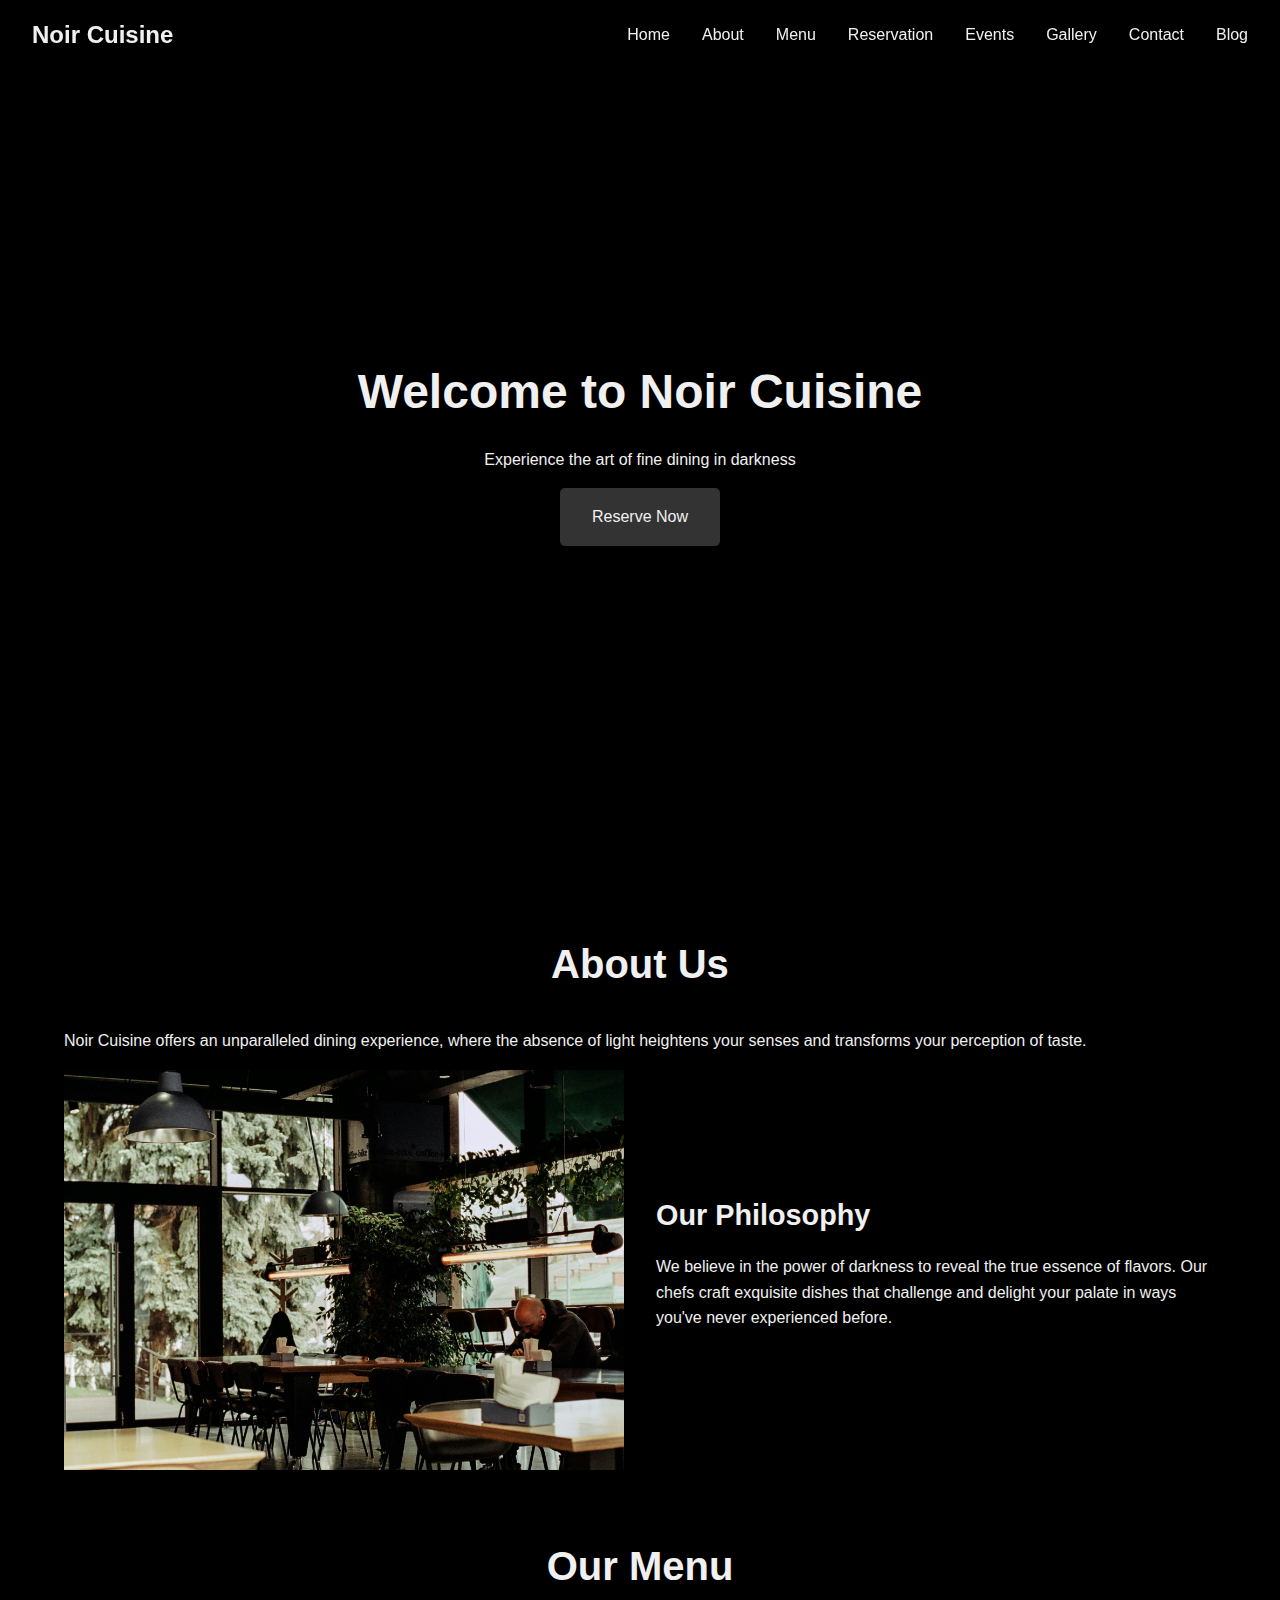
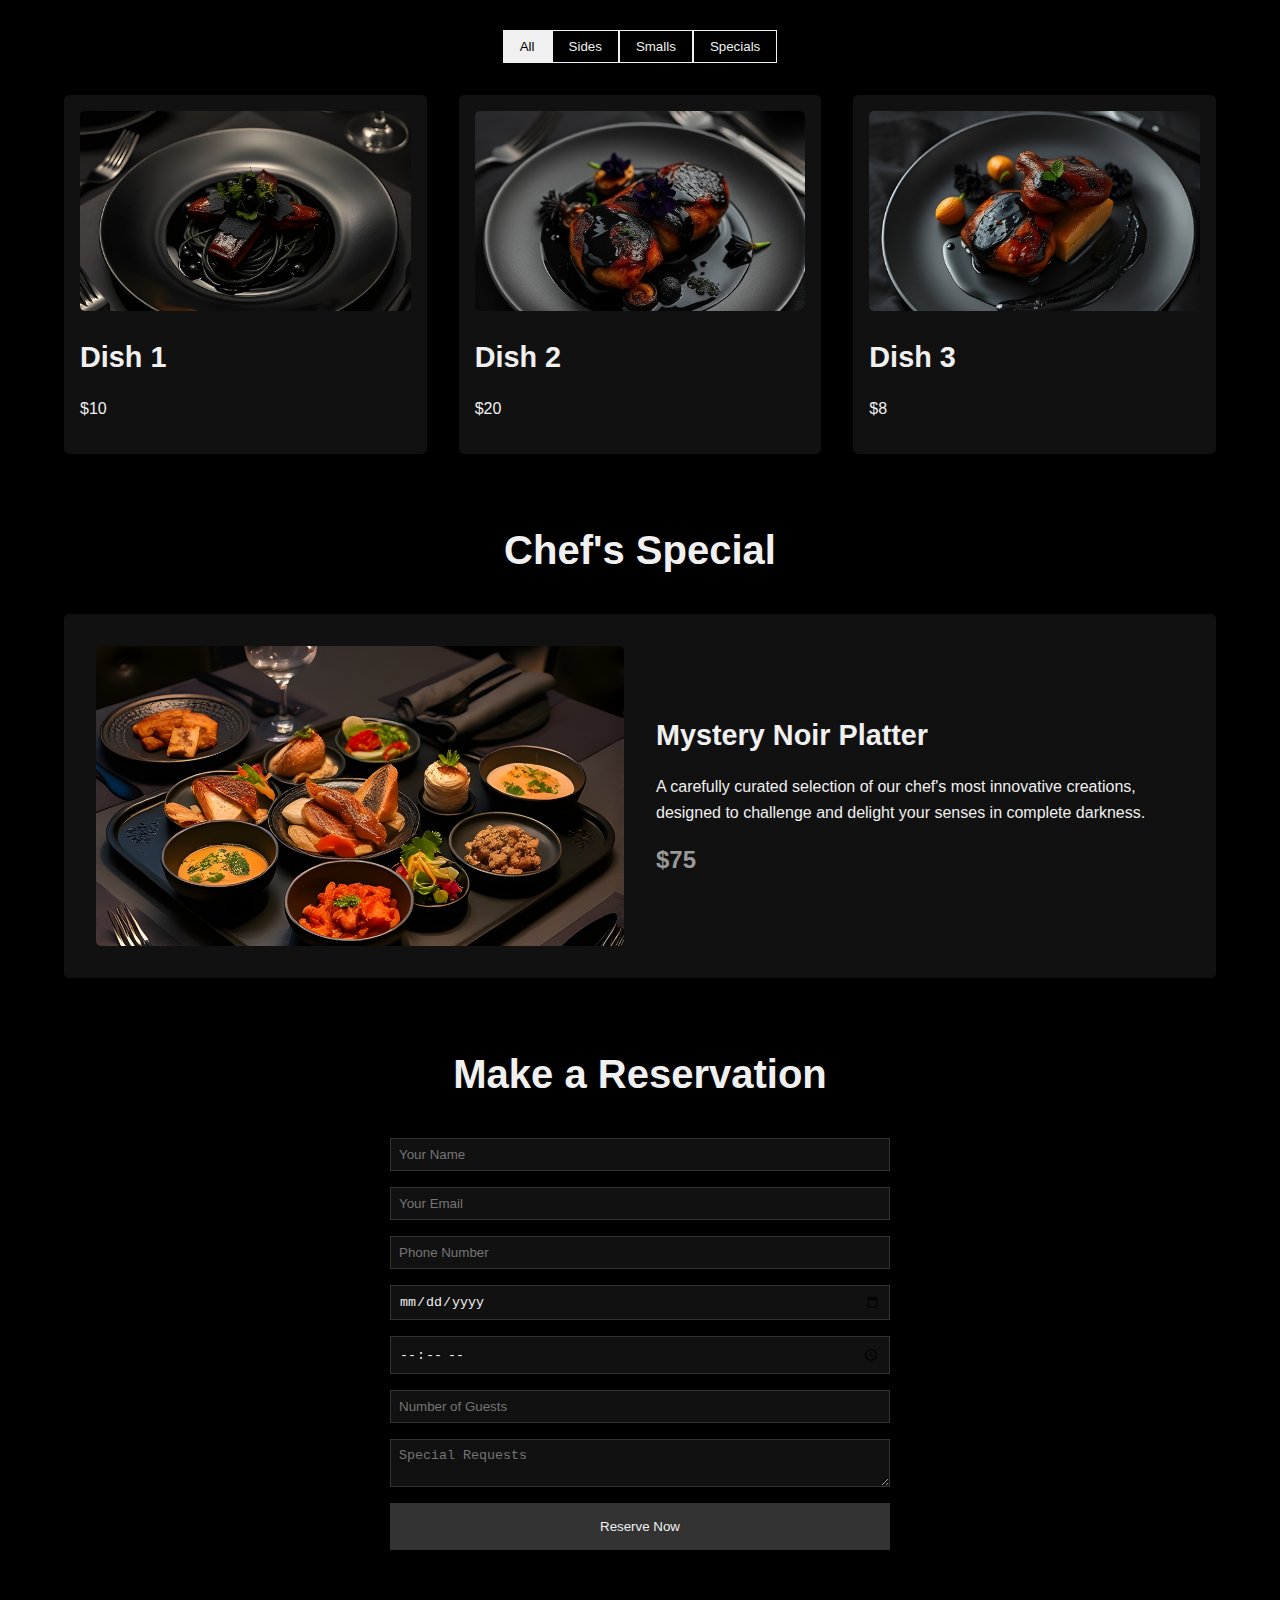
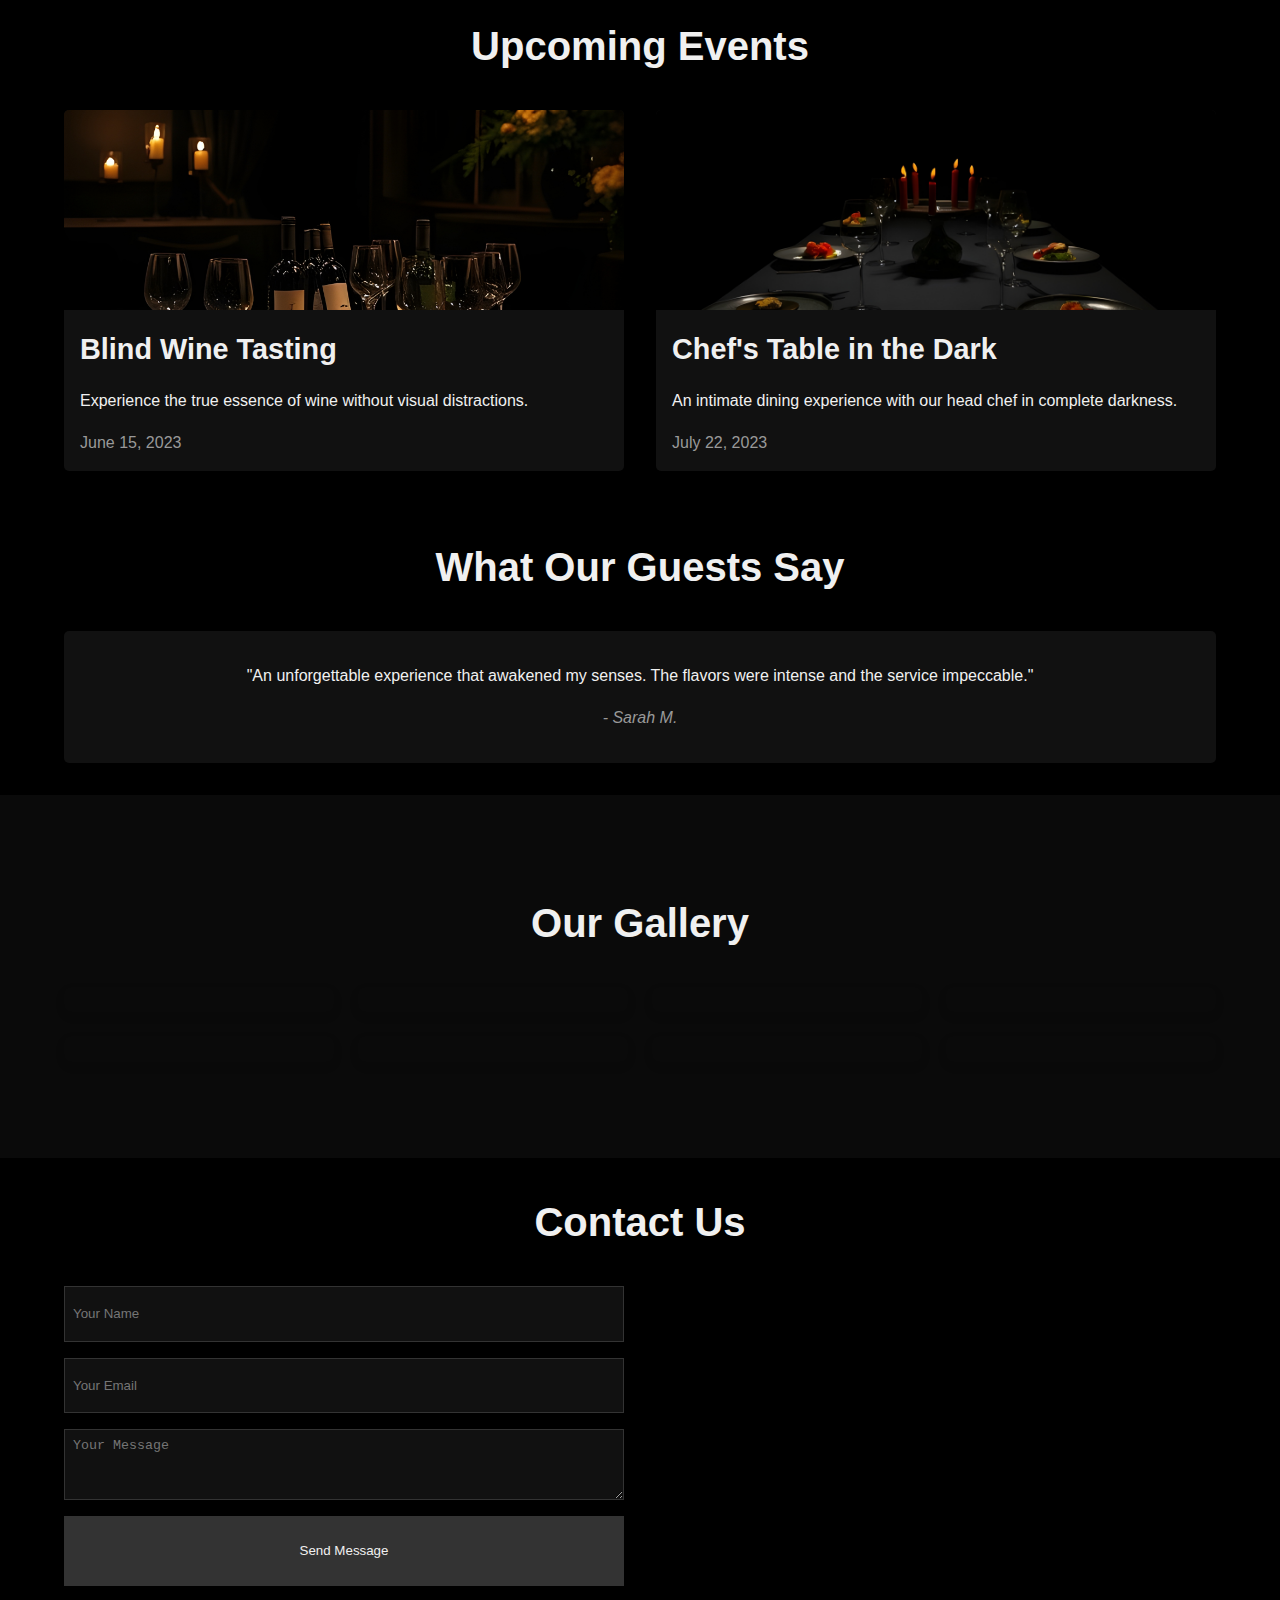
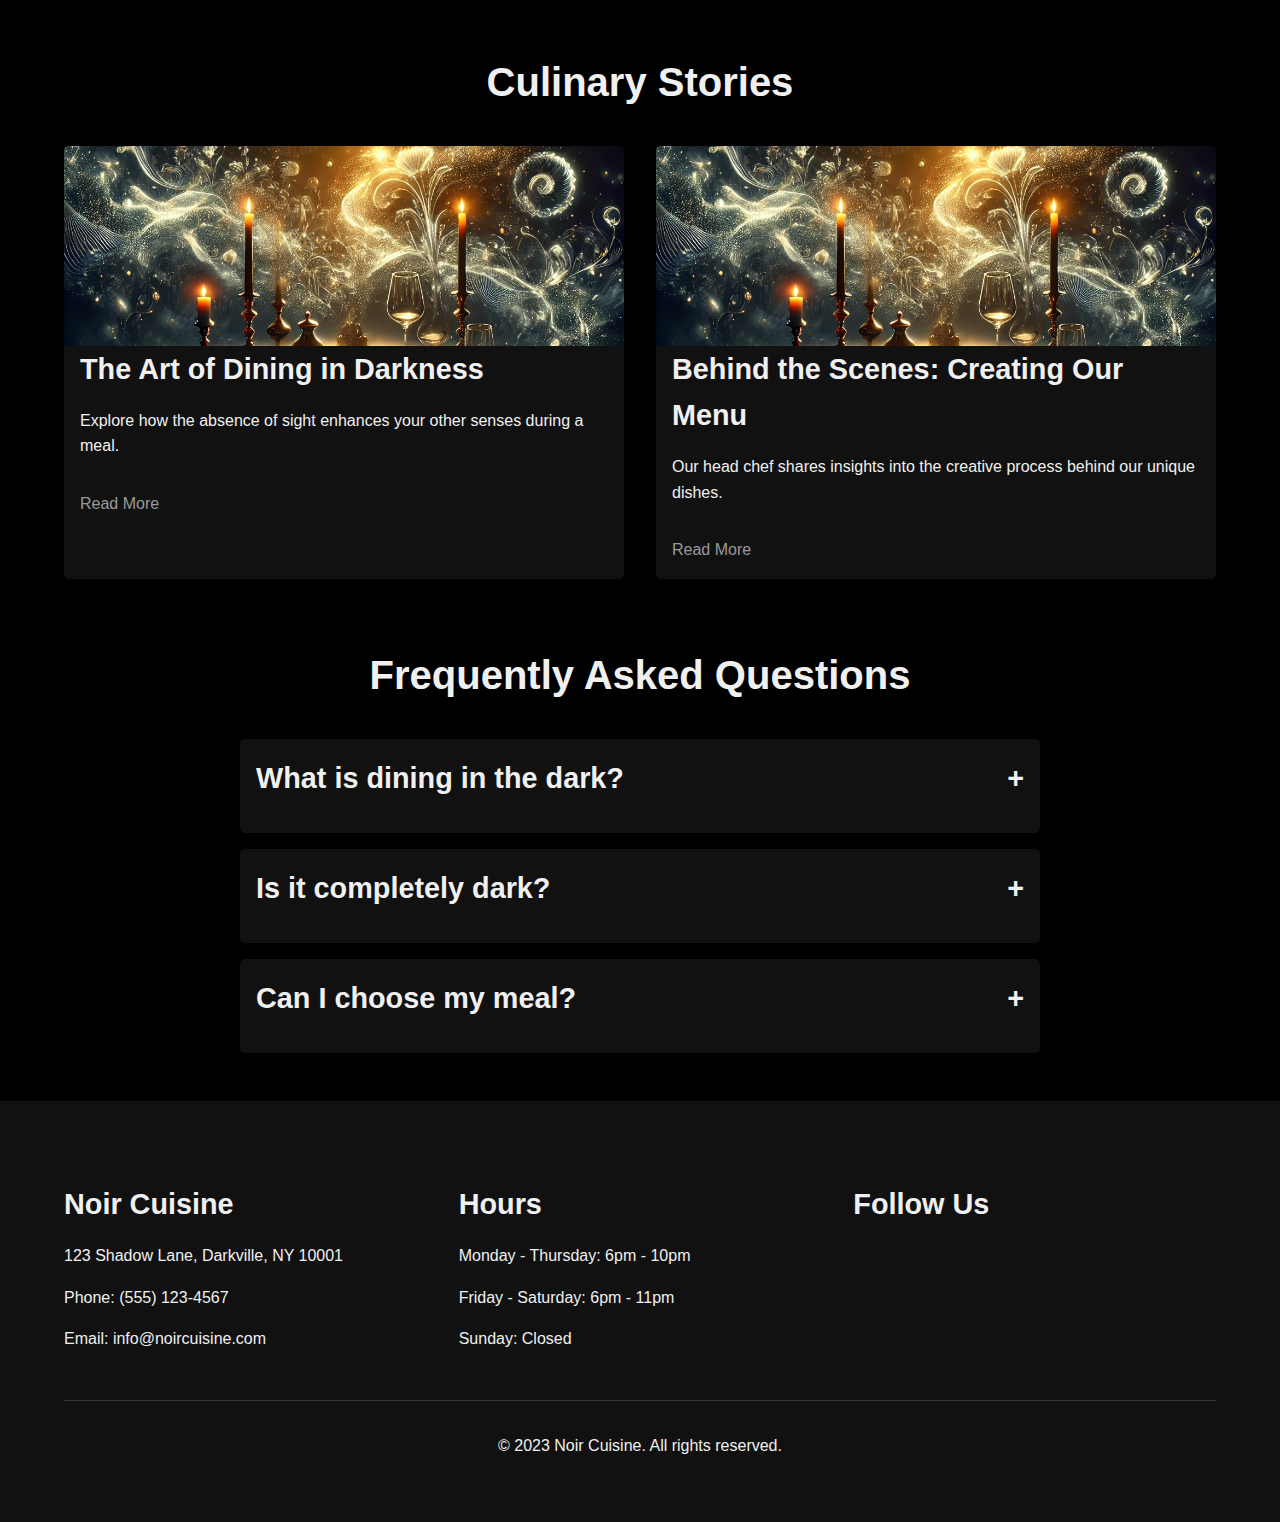
==== index.html @ 1f00d226 "first commit" ====
<!DOCTYPE html>
<html lang="en">
<head>
    <meta charset="UTF-8">
    <meta name="viewport" content="width=device-width, initial-scale=1.0">
    <title>Noir Cuisine - Sophisticated Dining Experience</title>
    <link rel="stylesheet" href="style.css">
    <script src="script.js" defer></script>
</head>
<body>
    <!-- Preloader -->
    <div id="preloader">
        <div class="spinner"></div>
    </div>

    <!-- Header and Navigation -->
    <header>
        <nav id="navbar">
            <div class="logo">Noir Cuisine</div>
            <ul class="nav-links">
                <li><a href="#home">Home</a></li>
                <li><a href="#about">About</a></li>
                <li><a href="#menu">Menu</a></li>
                <li><a href="#reservation">Reservation</a></li>
                <li><a href="#events">Events</a></li>
                <li><a href="#gallery">Gallery</a></li>
                <li><a href="#contact">Contact</a></li>
                <li><a href="#blog">Blog</a></li>
            </ul>
            <div class="burger">
                <div class="line1"></div>
                <div class="line2"></div>
                <div class="line3"></div>
            </div>
        </nav>
    </header>

    <!-- Hero Section -->
    <section id="home" class="hero">
        <video autoplay muted loop id="hero-video">
            <source src="./video/Untitled video - Made with Clipchamp.mp4" type="video/mp4">
        </video>
        <div class="hero-content">
            <h1>Welcome to Noir Cuisine</h1>
            <p>Experience the art of fine dining in darkness</p>
            <a href="#reservation" class="cta-button">Reserve Now</a>
        </div>
    </section>

    <!-- About Section -->
    <section id="about" class="about">
        <div class="container">
            <h2>About Us</h2>
            <p>Noir Cuisine offers an unparalleled dining experience, where the absence of light heightens your senses and transforms your perception of taste.</p>
            <div class="about-grid">
                <div class="about-image"></div>
                <div class="about-text">
                    <h3>Our Philosophy</h3>
                    <p>We believe in the power of darkness to reveal the true essence of flavors. Our chefs craft exquisite dishes that challenge and delight your palate in ways you've never experienced before.</p>
                </div>
            </div>
        </div>
    </section>

    <!-- Menu Section -->
    <section id="menu" class="menu">
        <div class="container">
            <h2>Our Menu</h2>
            <div class="menu-filter">
                <button class="filter-btn active" data-filter="all">All</button>
                <!-- <button class="filter-btn" data-filter="bowls">Bowls</button> -->
                <!-- <button class="filter-btn" data-filter="salads">Salads</button> -->
                <button class="filter-btn" data-filter="sides">Sides</button>
                <button class="filter-btn" data-filter="smalls">Smalls</button>
                <button class="filter-btn" data-filter="specials">Specials</button>
                <!-- <button class="filter-btn" data-filter="tacos">Tacos</button> -->
            </div>
            <div class="menu-items">
                <!-- Menu items will be dynamically added here -->
            </div>
        </div>
        
        
    </section>

    <!-- Chef's Special Section -->
    <section id="chefs-special" class="chefs-special">
        <div class="container">
            <h2>Chef's Special</h2>
            <div class="special-dish">
                <div class="dish-image"></div>
                <div class="dish-details">
                    <h3>Mystery Noir Platter</h3>
                    <p>A carefully curated selection of our chef's most innovative creations, designed to challenge and delight your senses in complete darkness.</p>
                    <span class="price">$75</span>
                </div>
            </div>
        </div>
    </section>

    <!-- Reservation Section -->
    <section id="reservation" class="reservation">
        <div class="container">
            <h2>Make a Reservation</h2>
            <form id="reservation-form">
                <input type="text" name="name" placeholder="Your Name" required>
                <input type="email" name="email" placeholder="Your Email" required>
                <input type="tel" name="phone" placeholder="Phone Number" required>
                <input type="date" name="date" required>
                <input type="time" name="time" required>
                <input type="number" name="guests" placeholder="Number of Guests" min="1" max="10" required>
                <textarea name="special-requests" placeholder="Special Requests"></textarea>
                <button type="submit">Reserve Now</button>
            </form>
        </div>
    </section>

    <!-- Events Section -->
    <section id="events" class="events">
        <div class="container">
            <h2>Upcoming Events</h2>
            <div class="event-grid">
                <div class="event-card">
                    <div class="event-image-1"></div>
                    <div class="event-details">
                        <h3>Blind Wine Tasting</h3>
                        <p>Experience the true essence of wine without visual distractions.</p>
                        <span class="date">June 15, 2023</span>
                    </div>
                </div>
                <div class="event-card">
                    <div class="event-image-2"></div>
                    <div class="event-details">
                        <h3>Chef's Table in the Dark</h3>
                        <p>An intimate dining experience with our head chef in complete darkness.</p>
                        <span class="date">July 22, 2023</span>
                    </div>
                </div>
            </div>
        </div>
    </section>

    <!-- Testimonials Section -->
    <section id="testimonials" class="testimonials">
        <div class="container">
            <h2>What Our Guests Say</h2>
            <div class="testimonial-slider">
                <div class="testimonial">
                    <p>"An unforgettable experience that awakened my senses. The flavors were intense and the service impeccable."</p>
                    <span class="author">- Sarah M.</span>
                </div>
                <div class="testimonial">
                    <p>"Dining in the dark was both thrilling and enlightening. It changed my perception of food forever."</p>
                    <span class="author">- John D.</span>
                </div>
                <div class="testimonial">
                    <p>"The Mystery Noir Platter was a culinary adventure like no other. Highly recommended!"</p>
                    <span class="author">- Emily R.</span>
                </div>
            </div>
        </div>
    </section>

    <!-- Gallery Section -->
    <section id="gallery" class="gallery">
        <div class="container">
            <h2>Our Gallery</h2>
            <!-- <div class="filter-buttons">
                <button class="filter-btn active" data-filter="all">All</button>
                <button class="filter-btn" data-filter="interior">Interior</button>
                <button class="filter-btn" data-filter="kitchen">Kitchen</button>
                <button class="filter-btn" data-filter="drinks">Drinks</button>
                <button class="filter-btn" data-filter="food">Food</button>
            </div> -->
            <div class="gallery-grid">
                <div class="gallery-item" data-category="interior">
                    <img src="images/gallery-1.jpg" alt="Elegant table setting" loading="lazy">
                    <!-- <div class="overlay">
                        <h3>Elegant Dining</h3>
                        <p>Experience our sophisticated ambiance</p>
                    </div> -->
                </div>
                <div class="gallery-item" data-category="kitchen">
                    <img src="images/gallery-2.jpg" alt="Chef preparing a dish" loading="lazy">
                    <!-- <div class="overlay">
                        <h3>Culinary Artistry</h3>
                        <p>Watch our chefs create masterpieces</p>
                    </div> -->
                </div>
                <div class="gallery-item" data-category="drinks">
                    <img src="images/gallery-3.jpg" alt="Signature cocktail" loading="lazy">
                    <!-- <div class="overlay">
                        <h3>Signature Cocktails</h3>
                        <p>Indulge in our unique drink creations</p>
                    </div> -->
                </div>
                <div class="gallery-item" data-category="food">
                    <img src="images/gallery-4.jpg" alt="Plated dessert" loading="lazy">
                    <!-- <div class="overlay">
                        <h3>Sweet Delights</h3>
                        <p>Savor our exquisite desserts</p>
                    </div> -->
                </div>
                <div class="gallery-item" data-category="food">
                    <img src="images/gallery-5.jpg" alt="Plated dessert" loading="lazy">
                    <!-- <div class="overlay">
                        <h3>Sweet Delights</h3>
                        <p>Savor our exquisite desserts</p>
                    </div> -->
                </div>
                <div class="gallery-item" data-category="food">
                    <img src="images/gallery-6.jpg" alt="Plated dessert" loading="lazy">
                    <!-- <div class="overlay">
                        <h3>Sweet Delights</h3>
                        <p>Savor our exquisite desserts</p>
                    </div> -->
                </div>
                <div class="gallery-item" data-category="food">
                    <img src="images/gallery-7.jpg" alt="Plated dessert" loading="lazy">
                    <!-- <div class="overlay">
                        <h3>Sweet Delights</h3>
                        <p>Savor our exquisite desserts</p>
                    </div> -->
                </div>
                <div class="gallery-item" data-category="food">
                    <img src="images/gallery-8.avif" alt="Plated dessert" loading="lazy">
                    <!-- <div class="overlay">
                        <h3>Sweet Delights</h3>
                        <p>Savor our exquisite desserts</p>
                    </div> -->
                </div>
                <!-- Add more gallery items as needed -->
            </div>
        </div>
        <div id="lightbox" class="lightbox">
            <span class="close">&times;</span>
            <img class="lightbox-content" id="lightbox-img">
            <div id="lightbox-caption"></div>
        </div>
    </section>

    <!-- Contact Section -->
    <section id="contact" class="contact">
        <div class="container">
            <h2>Contact Us</h2>
            <div class="contact-grid">
                <form id="contact-form">
                    <input type="text" name="name" placeholder="Your Name" required>
                    <input type="email" name="email" placeholder="Your Email" required>
                    <textarea name="message" placeholder="Your Message" required></textarea>
                    <button type="submit">Send Message</button>
                </form>
                <div class="map">
                    <!-- Replace with actual map embed code -->
                    <iframe src="https://www.google.com/maps/embed?pb=!1m18!1m12!1m3!1d3022.1422937950147!2d-73.98731968459391!3d40.74844197932681!2m3!1f0!2f0!3f0!3m2!1i1024!2i768!4f13.1!3m3!1m2!1s0x89c259a9b3117469%3A0xd134e199a405a163!2sEmpire%20State%20Building!5e0!3m2!1sen!2sus!4v1628614993851!5m2!1sen!2sus" width="100%" height="100%" style="border:0;" allowfullscreen="" loading="lazy"></iframe>
                </div>
            </div>
        </div>
    </section>

    <!-- Blog Section -->
    <section id="blog" class="blog">
        <div class="container">
            <h2>Culinary Stories</h2>
            <div class="blog-grid">
                <article class="blog-post">
                    <div class="post-image-1"></div>
                    <h3>The Art of Dining in Darkness</h3>
                    <p>Explore how the absence of sight enhances your other senses during a meal.</p>
                    <a href="#" class="read-more">Read More</a>
                </article>
                <article class="blog-post">
                    <div class="post-image-2"></div>
                    <h3>Behind the Scenes: Creating Our Menu</h3>
                    <p>Our head chef shares insights into the creative process behind our unique dishes.</p>
                    <a href="#" class="read-more">Read More</a>
                </article>
            </div>
        </div>
    </section>

    <!-- FAQ Section -->
    <section id="faq" class="faq">
        <div class="container">
            <h2>Frequently Asked Questions</h2>
            <div class="faq-accordion">
                <div class="faq-item">
                    <h3 class="question">What is dining in the dark?</h3>
                    <div class="answer">
                        <p>Dining in the dark is a unique sensory experience where guests enjoy their meal in complete darkness. This heightens your other senses, particularly taste and smell, leading to a more intense and memorable dining experience.</p>
                    </div>
                </div>
                <div class="faq-item">
                    <h3 class="question">Is it completely dark?</h3>
                    <div class="answer">
                        <p>Yes, our dining room is pitch black. Our staff are trained to navigate in darkness and will guide you throughout your experience.</p>
                    </div>
                </div>
                <div class="faq-item">
                    <h3 class="question">Can I choose my meal?</h3>
                    <div class="answer">
                        <p>We offer set menus with options for dietary restrictions. The specific dishes remain a surprise to enhance the sensory experience.</p>
                    </div>
                </div>
            </div>
        </div>
    </section>

    <!-- Footer -->
    <footer>
        <div class="container">
            <div class="footer-grid">
                <div class="footer-info">
                    <h3>Noir Cuisine</h3>
                    <p>123 Shadow Lane, Darkville, NY 10001</p>
                    <p>Phone: (555) 123-4567</p>
                    <p>Email: info@noircuisine.com</p>
                </div>
                <div class="footer-hours">
                    <h3>Hours</h3>
                    <p>Monday - Thursday: 6pm - 10pm</p>
                    <p>Friday - Saturday: 6pm - 11pm</p>
                    <p>Sunday: Closed</p>
                </div>
                <div class="footer-social">
                    <h3>Follow Us</h3>
                    <div class="social-icons">
                        <a href="#" class="social-icon" aria-label="Facebook"><i class="fab fa-facebook-f"></i></a>
                        <a href="#" class="social-icon" aria-label="Instagram"><i class="fab fa-instagram"></i></a>
                        <a href="#" class="social-icon" aria-label="Twitter"><i class="fab fa-twitter"></i></a>
                    </div>
                </div>
            </div>
            <div class="footer-bottom">
                <p>&copy; 2023 Noir Cuisine. All rights reserved.</p>
            </div>
        </div>
    </footer>
</body>
</html>
---- style.css ----
/* Reset and base styles */
* {
    margin: 0;
    padding: 0;
    box-sizing: border-box;
}

body {
    font-family: 'Arial', sans-serif;
    line-height: 1.6;
    color: #f0f0f0;
    background-color: #000;
}

.container {
    width: 90%;
    max-width: 1200px;
    margin: 0 auto;
    padding: 2rem 0;
}

/* Typography */
h1, h2, h3 {
    font-weight: 700;
    margin-bottom: 1rem;
}

h1 {
    font-size: 3rem;
}

h2 {
    font-size: 2.5rem;
    text-align: center;
    margin-bottom: 2rem;
}

h3 {
    font-size: 1.8rem;
}

p {
    margin-bottom: 1rem;
}

/* Preloader */
#preloader {
    position: fixed;
    top: 0;
    left: 0;
    width: 100%;
    height: 100%;
    background-color: #000;
    z-index: 9999;
    display: flex;
    justify-content: center;
    align-items: center;
}

.spinner {
    width: 50px;
    height: 50px;
    border: 3px solid #333;
    border-top: 3px solid #f0f0f0;
    border-radius: 50%;
    animation: spin 1s linear infinite;
}

@keyframes spin {
    0% { transform: rotate(0deg); }
    100% { transform: rotate(360deg); }
}

/* Header and Navigation */
header {
    position: fixed;
    top: 0;
    left: 0;
    width: 100%;
    z-index: 1000;
    background-color: rgba(0, 0, 0, 0.8);
    transition: background-color 0.3s ease;
}

#navbar {
    display: flex;
    justify-content: space-between;
    align-items: center;
    padding: 1rem 2rem;
}

.logo {
    font-size: 1.5rem;
    font-weight: 700;
}

.nav-links {
    display: flex;
    list-style: none;
}

.nav-links li {
    margin-left: 2rem;
}

.nav-links a {
    color: #f0f0f0;
    text-decoration: none;
    transition: color 0.3s ease;
}

.nav-links a:hover {
    color: #999;
}

.burger {
    display: none;
    cursor: pointer;
}

.burger.burger div {
    width: 25px;
    height: 3px;
    background-color: #f0f0f0;
    margin: 5px;
    transition: all 0.3s ease;
}

/* Hero Section */
.hero {
    height: 100vh;
    display: flex;
    align-items: center;
    justify-content: center;
    position: relative;
    overflow: hidden;
}

#hero-video {
    position: absolute;
    top: 50%;
    left: 50%;
    min-width: 100%;
    min-height: 100%;
    width: auto;
    height: auto;
    transform: translateX(-50%) translateY(-50%);
    z-index: -1;
}

.hero-content {
    text-align: center;
    z-index: 1;
}

.cta-button {
    display: inline-block;
    padding: 1rem 2rem;
    background-color: #333;
    color: #f0f0f0;
    text-decoration: none;
    border-radius: 5px;
    transition: background-color 0.3s ease;
}

.cta-button:hover {
    background-color: #444;
}

/* About Section */
.about-grid {
    display: grid;
    grid-template-columns: 1fr 1fr;
    gap: 2rem;
    align-items: center;
}

.about-image {
    background-image: url('./images/about-image.jpg');
    background-size: cover;
    background-position: center;
    height: 400px;
}

/* Menu Section */
.menu-filter {
    display: flex;
    justify-content: center;
    margin-bottom: 2rem;
}

.filter-btn {
    background-color: transparent;
    border: none;
    color: #f0f0f0;
    padding: 0.5rem 1rem;
    cursor: pointer;
    transition: color 0.3s ease;
}

.filter-btn:hover,
.filter-btn.active {
    color: #999;
}

.menu-items {
    display: grid;
    grid-template-columns: repeat(auto-fit, minmax(250px, 1fr));
    gap: 2rem;
}

.menu-item {
    background-color: #111;
    padding: 1rem;
    border-radius: 5px;
    transition: transform 0.3s ease;
}

.menu-item:hover {
    transform: translateY(-5px);
}

.menu-item img {
    width: 100%;
    height: 200px;
    object-fit: cover;
    border-radius: 5px;
    margin-bottom: 1rem;
}

/* Chef's Special Section */
.special-dish {
    display: flex;
    align-items: center;
    background-color: #111;
    padding: 2rem;
    border-radius: 5px;
}

.dish-image {
    flex: 1;
    height: 300px;
    background-image: url('./images/special-dish.jpeg');
    background-size: cover;
    background-position: center;
    border-radius: 5px;
}

.dish-details {
    flex: 1;
    padding-left: 2rem;
}

.price {
    font-size: 1.5rem;
    font-weight: 700;
    color: #999;
}

/* Reservation Section */
#reservation-form {
    display: grid;
    gap: 1rem;
    max-width: 500px;
    margin: 0 auto;
}

#reservation-form input,
#reservation-form textarea {
    width: 100%;
    padding: 0.5rem;
    background-color: #111;
    border: 1px solid #333;
    color: #f0f0f0;
}

#reservation-form button {
    background-color: #333;
    color: #f0f0f0;
    border: none;
    padding: 1rem;
    cursor: pointer;
    transition: background-color 0.3s ease;
}

#reservation-form button:hover {
    background-color: #444;
}

/* Events Section */
.event-grid {
    display: grid;
    grid-template-columns: repeat(auto-fit, minmax(300px, 1fr));
    gap: 2rem;
}

.event-card {
    background-color: #111;
    border-radius: 5px;
    overflow: hidden;
    transition: transform 0.3s ease;
}

.event-card:hover {
    transform: translateY(-5px);
}

.event-image-1 {
    height: 200px;
    background-size: cover;
    background-image: url('./images/blind-wine-tasting.jpeg');
    background-position: center;
}
.event-image-2 {
    height: 200px;
    background-size: cover;
    background-image: url('./images/chefs-table-in-the-Dark.jpeg');
    background-position: center;
}

.event-details {
    padding: 1rem;
}

.date {
    color: #999;
}

/* Testimonials Section */
.testimonial-slider {
    display: flex;
    overflow-x: auto;
    scroll-snap-type: x mandatory;
    scrollbar-width: none;
    -ms-overflow-style: none;
}

.testimonial-slider::-webkit-scrollbar {
    display: none;
}

.testimonial {
    flex: 0 0 100%;
    scroll-snap-align: start;
    padding: 2rem;
    background-color: #111;
    border-radius: 5px;
    text-align: center;
}

.author {
    color: #999;
    font-style: italic;
}

/* Gallery Section */
.gallery {
    padding: 4rem 0;
    background-color: #0a0a0a;
}

.filter-buttons {
    display: flex;
    justify-content: center;
    flex-wrap: wrap;
    gap: 1rem;
    margin-bottom: 2rem;
}

.filter-btn {
    background-color: transparent;
    border: 1px solid #f0f0f0;
    color: #f0f0f0;
    padding: 0.5rem 1rem;
    cursor: pointer;
    transition: all 0.3s ease;
}

.filter-btn:hover,
.filter-btn.active {
    background-color: #f0f0f0;
    color: #000;
}

.gallery-grid {
    display: grid;
    grid-template-columns: repeat(auto-fill, minmax(250px, 1fr));
    gap: 1.5rem;
}

.gallery-item {
    position: relative;
    overflow: hidden;
    border-radius: 8px;
    box-shadow: 0 4px 10px rgba(0, 0, 0, 0.1);
    transition: transform 0.3s ease;
}

.gallery-item:hover {
    transform: translateY(-5px);
}

.gallery-item img {
    width: 100%;
    height: 100%;
    object-fit: cover;
    transition: transform 0.3s ease;
}

.gallery-item:hover img {
    transform: scale(1.1);
}

.overlay {
    position: absolute;
    top: 0;
    left: 0;
    right: 0;
    bottom: 0;
    background: rgba(0, 0, 0, 0.7);
    color: #fff;
    opacity: 0;
    display: flex;
    flex-direction: column;
    justify-content: center;
    align-items: center;
    text-align: center;
    padding: 1rem;
    transition: opacity 0.3s ease;
}

.gallery-item:hover .overlay {
    opacity: 1;
}

.overlay h3 {
    font-size: 1.5rem;
    margin-bottom: 0.5rem;
}

.overlay p {
    font-size: 1rem;
}

.lightbox {
    display: none;
    position: fixed;
    z-index: 999;
    top: 0;
    left: 0;
    width: 100%;
    height: 100%;
    background-color: rgba(0, 0, 0, 0.9);
    justify-content: center;
    align-items: center;
}

.lightbox-content {
    max-width: 90%;
    max-height: 90%;
    object-fit: contain;
}

.close {
    position: absolute;
    top: 15px;
    right: 35px;
    color: #f1f1f1;
    font-size: 40px;
    font-weight: bold;
    cursor: pointer;
}

#lightbox-caption {
    position: absolute;
    bottom: 20px;
    left: 0;
    right: 0;
    text-align: center;
    color: #f1f1f1;
    font-size: 1rem;
    padding: 10px;
}

@media screen and (max-width: 768px) {
    .gallery-grid {
        grid-template-columns: repeat(auto-fill, minmax(200px, 1fr));
    }
}

/* Contact Section */
.contact-grid {
    display: grid;
    grid-template-columns: 1fr 1fr;
    gap: 2rem;
}

#contact-form {
    display: grid;
    gap: 1rem;
}

#contact-form input,
#contact-form textarea {
    width: 100%;
    padding: 0.5rem;
    background-color: #111;
    border: 1px solid #333;
    color: #f0f0f0;
}

#contact-form button {
    background-color: #333;
    color: #f0f0f0;
    border: none;
    padding: 1rem;
    cursor: pointer;
    transition: background-color 0.3s ease;
}

#contact-form button:hover {
    background-color: #444;
}

.map {
    height: 300px;
    border-radius: 5px;
    overflow: hidden;
}

/* Blog Section */
.blog-grid {
    display: grid;
    grid-template-columns: repeat(auto-fit, minmax(300px, 1fr));
    gap: 2rem;
}

.blog-post {
    background-color: #111;
    border-radius: 5px;
    overflow: hidden;
    transition: transform 0.3s ease;
}

.blog-post:hover {
    transform: translateY(-5px);
}

.post-image-1 {
    height: 200px;
    background-size: cover;
    background-image: url('./images/The-Art-of-Dining-in-Darkness.webp');
    background-position: center;
}
.post-image-2 {
    height: 200px;
    background-size: cover;
    background-image: url('./images/The-Art-of-Dining-in-Darkness.webp');
    background-position: center;
}

.blog-post h3,
.blog-post p {
    padding: 0 1rem;
}

.read-more {
    display: inline-block;
    margin: 1rem;
    color: #999;
    text-decoration: none;
    transition: color 0.3s ease;
}

.read-more:hover {
    color: #f0f0f0;
}

/* FAQ Section */
.faq-accordion {
    max-width: 800px;
    margin: 0 auto;
}

.faq-item {
    background-color: #111;
    margin-bottom: 1rem;
    border-radius: 5px;
    overflow: hidden;
}

.question {
    padding: 1rem;
    cursor: pointer;
    position: relative;
}

.question::after {
    content: '+';
    position: absolute;
    right: 1rem;
    top: 50%;
    transform: translateY(-50%);
    transition: transform 0.3s ease;
}

.faq-item.active .question::after {
    transform: translateY(-50%) rotate(45deg);
}

.answer {
    padding: 0 1rem;
    max-height: 0;
    overflow: hidden;
    transition: max-height 0.3s ease;
}

.faq-item.active .answer {
    max-height: 1000px;
    padding: 1rem;
}

/* Footer */
footer {
    background-color: #111;
    padding: 3rem 0 1rem;
}

.footer-grid {
    display: grid;
    grid-template-columns: repeat(auto-fit, minmax(200px, 1fr));
    gap: 2rem;
    margin-bottom: 2rem;
}

.social-icons {
    display: flex;
    gap: 1rem;
}

.social-icon {
    color: #f0f0f0;
    font-size: 1.5rem;
    transition: color 0.3s ease;
}

.social-icon:hover {
    color: #999;
}

.footer-bottom {
    text-align: center;
    padding-top: 2rem;
    border-top: 1px solid #333;
}

/* Responsive Design */
@media screen and (max-width: 768px) {
    .nav-links {
        position: absolute;
        right: 0px;
        height: 92vh;
        top: 8vh;
        background-color: rgba(0, 0, 0, 0.9);
        display: flex;
        flex-direction: column;
        align-items: center;
        width: 50%;
        transform: translateX(100%);
        transition: transform 0.5s ease-in;
    }

    .nav-links li {
        opacity: 0;
    }

    .burger {
        display: block;
    }

    .nav-active {
        transform: translateX(0%);
    }

    @keyframes navLinkFade {
        from {
            opacity: 0;
            transform: translateX(50px);
        }
        to {
            opacity: 1;
            transform: translateX(0px);
        }
    }

    .about-grid,
    .contact-grid {
        grid-template-columns: 1fr;
    }

    .special-dish {
        flex-direction: column;
    }

    .dish-image {
        height: 200px;
        margin-bottom: 1rem;
    }

    .dish-details {
        padding-left: 0;
    }
}

/* Animations */
@keyframes fadeIn {
    from { opacity: 0; }
    to { opacity: 1; }
}

@keyframes slideInFromLeft {
    from { transform: translateX(-100%); }
    to { transform: translateX(0); }
}

@keyframes slideInFromRight {
    from { transform: translateX(100%); }
    to { transform: translateX(0); }
}

@keyframes slideInFromTop {
    from { transform: translateY(-100%); }
    to { transform: translateY(0); }
}

@keyframes slideInFromBottom {
    from { transform: translateY(100%); }
    to { transform: translateY(0); }
}

/* Apply animations */
.hero, .about, .menu, .chefs-special, .reservation, .events, .testimonials, .gallery, .contact, .blog, .faq {
    animation: fadeIn 1s ease-out;
}

.about-image {
    animation: slideInFromLeft 1s ease-out;
}

.about-text {
    animation: slideInFromRight 1s ease-out;
}

.menu-item {
    animation: slideInFromBottom 0.5s ease-out;
}

.event-card {
    animation: slideInFromTop 0.5s ease-out;
}

/* Parallax effect */
.parallax {
    background-attachment: fixed;
    background-position: center;
    background-repeat: no-repeat;
    background-size: cover;
}

/* Hover effects */
.menu-item:hover,
.event-card:hover,
.blog-post:hover {
    box-shadow: 0 10px 20px rgba(0, 0, 0, 0.2);
}

.cta-button:hover,
#reservation-form button:hover,
#contact-form button:hover {
    transform: translateY(-3px);
    box-shadow: 0 5px 10px rgba(0, 0, 0, 0.2);
}

/* Accessibility */
.sr-only {
    position: absolute;
    width: 1px;
    height: 1px;
    padding: 0;
    margin: -1px;
    overflow: hidden;
    clip: rect(0, 0, 0, 0);
    white-space: nowrap;
    border-width: 0;
}

/* Focus styles for keyboard navigation */
a:focus,
button:focus,
input:focus,
textarea:focus {
    outline: 2px solid #f0f0f0;
    outline-offset: 2px;
}

/* High contrast mode */
@media (prefers-contrast: high) {
    body {
        background-color: #000;
        color: #fff;
    }

    a, button {
        color: #fff;
        background-color: #000;
        border: 2px solid #fff;
    }
}

/* Reduced motion */
@media (prefers-reduced-motion: reduce) {
    * {
        animation: none !important;
        transition: none !important;
    }
}
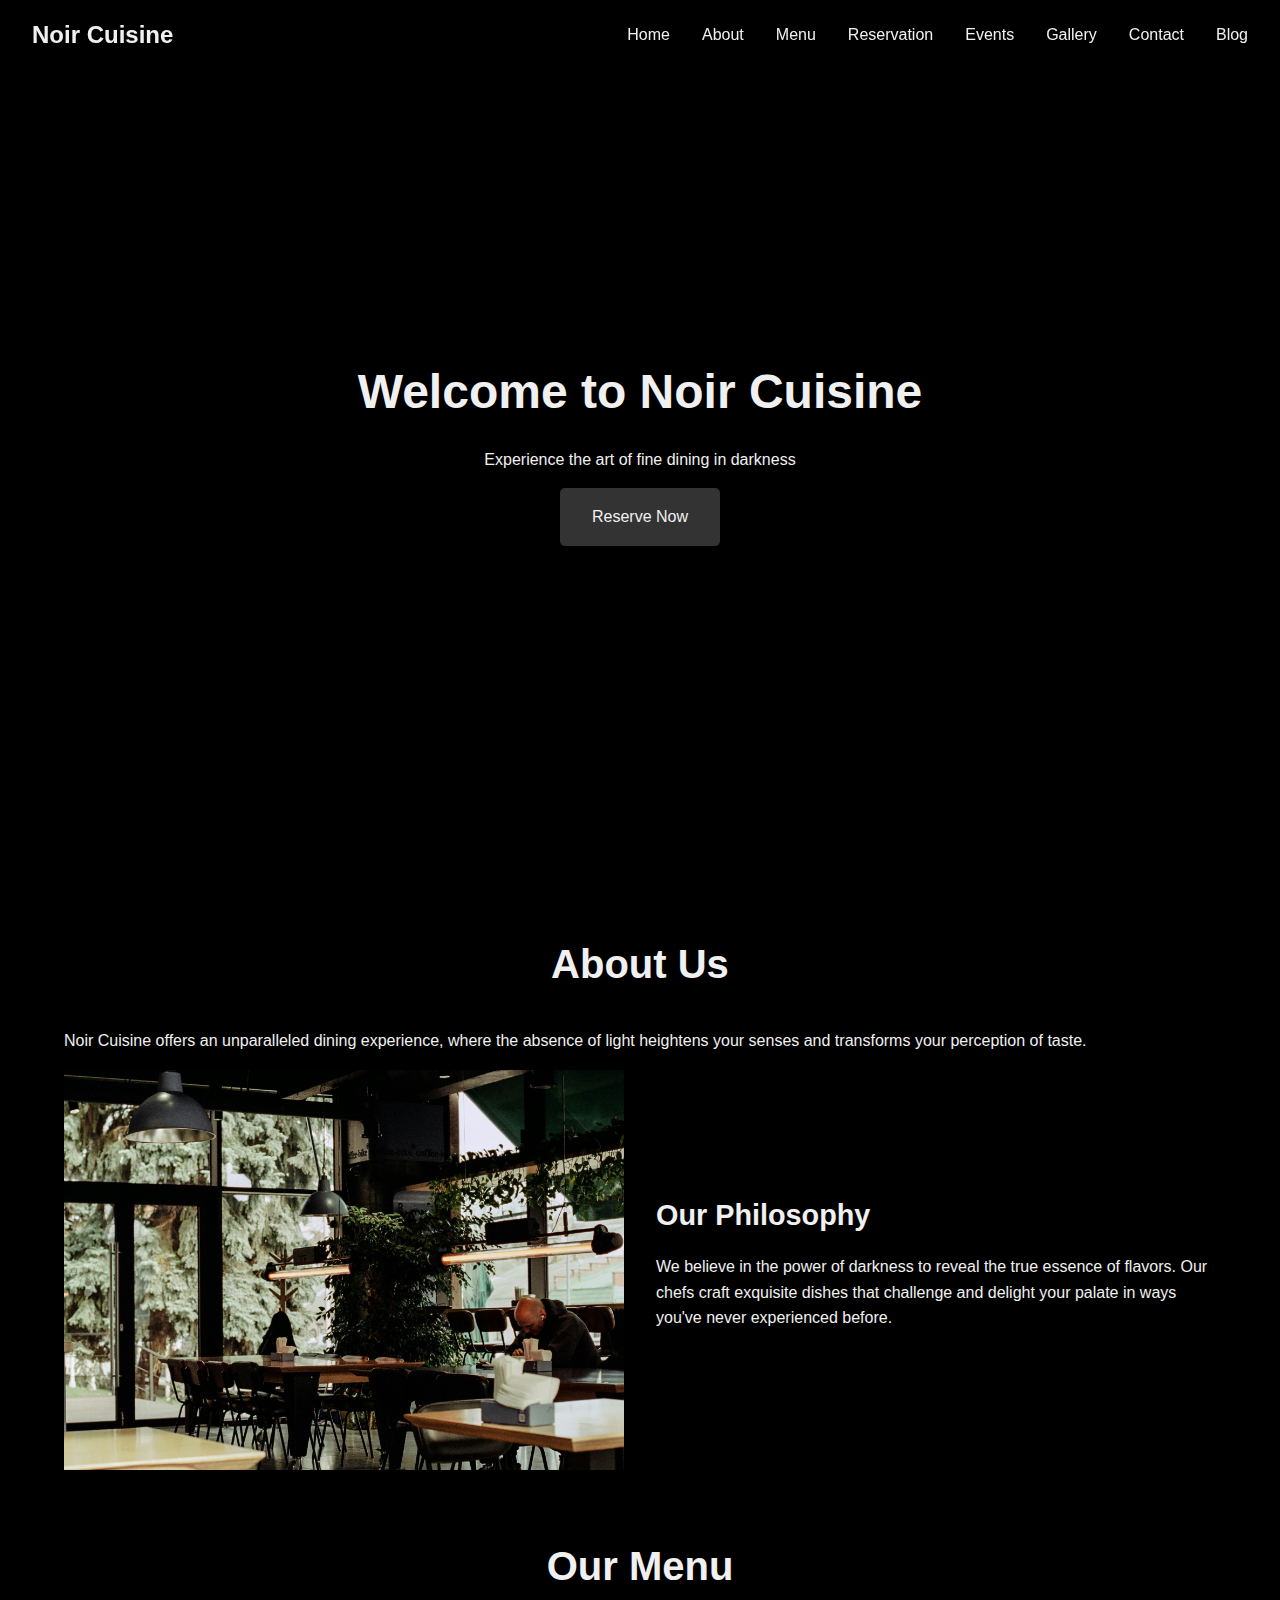
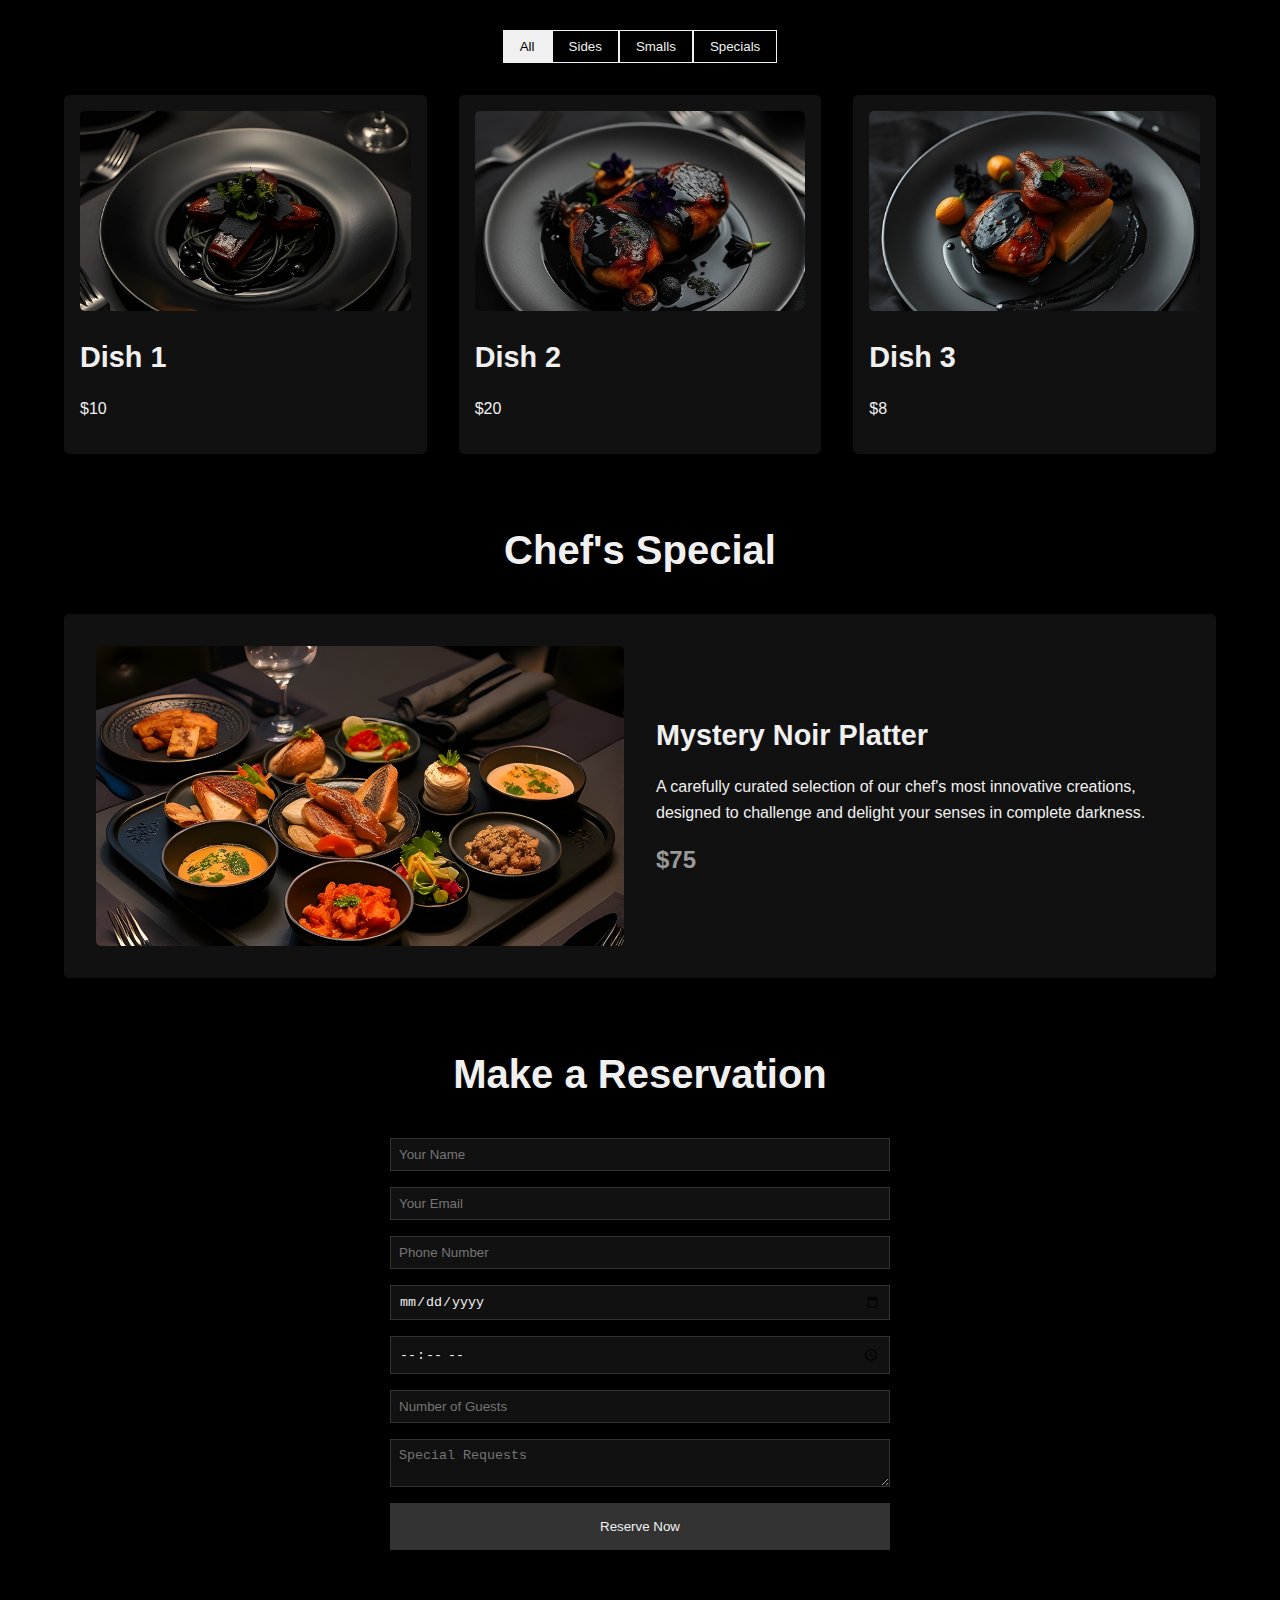
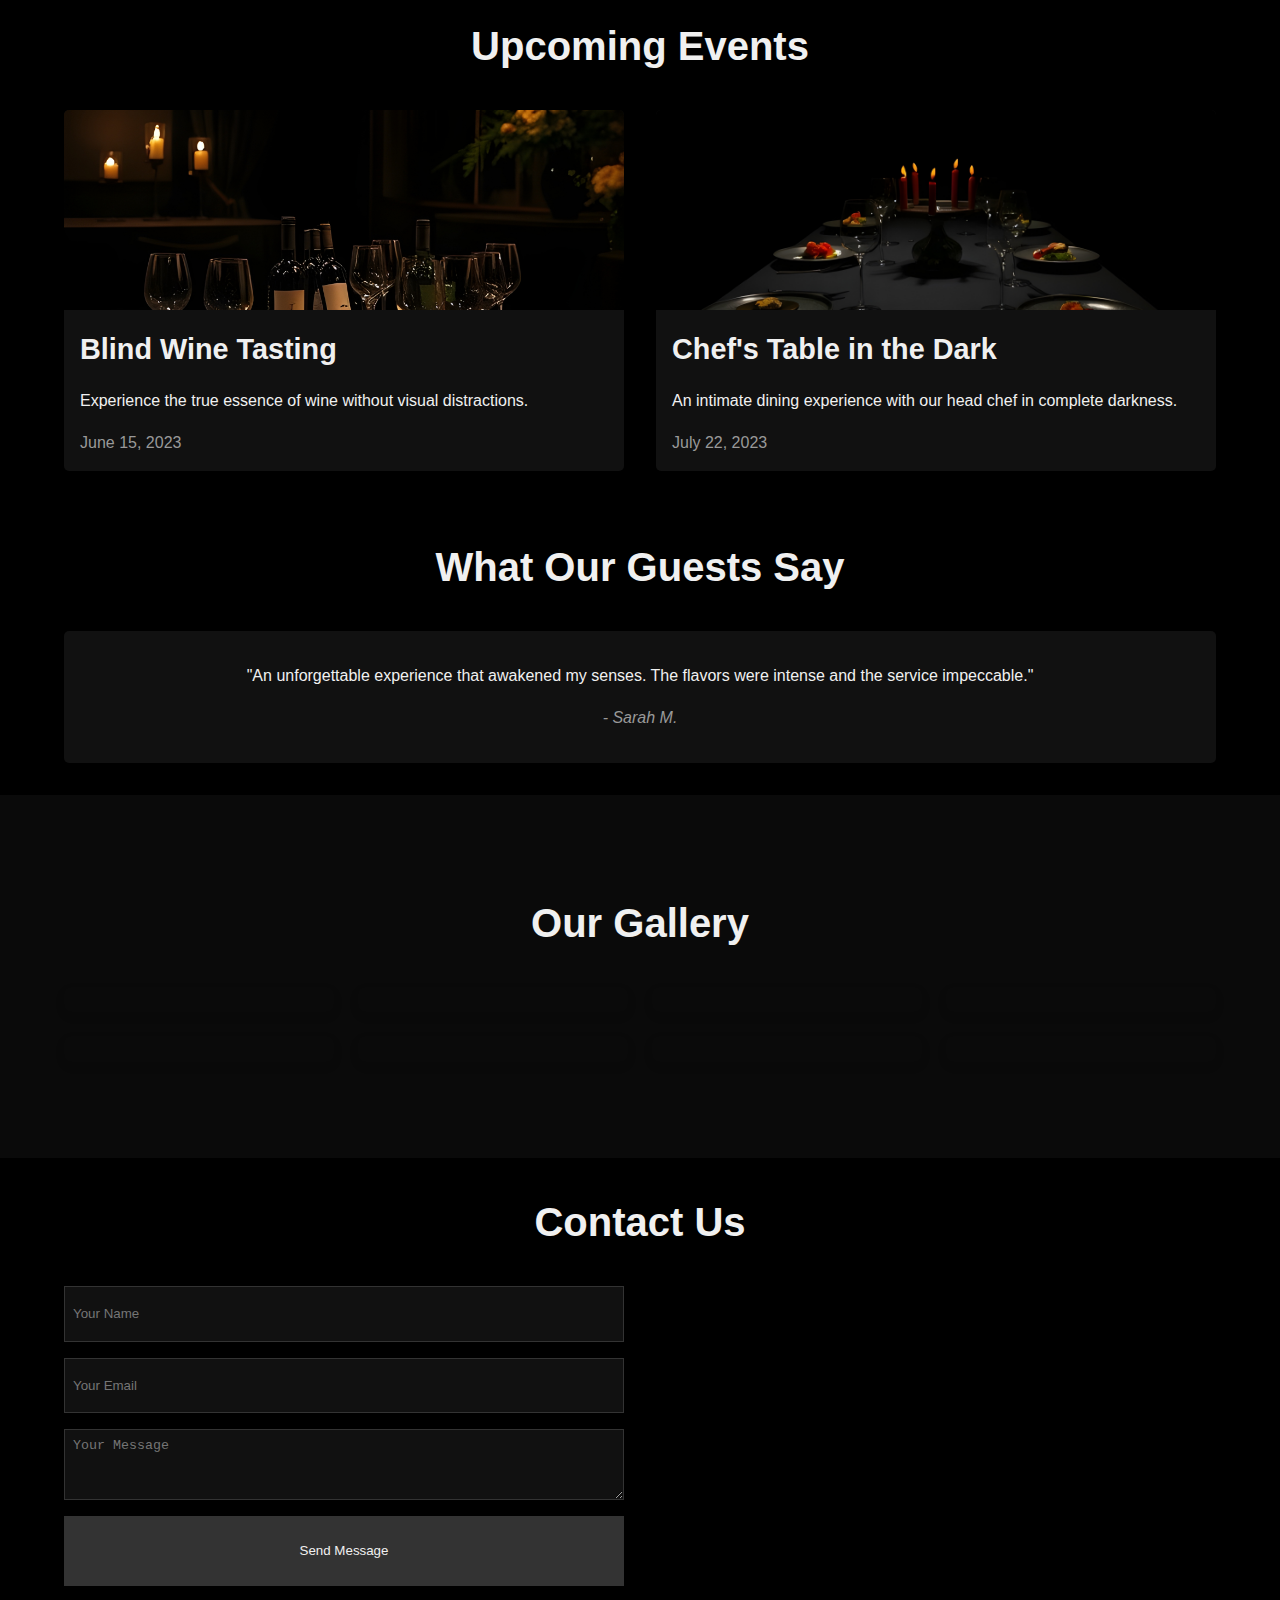
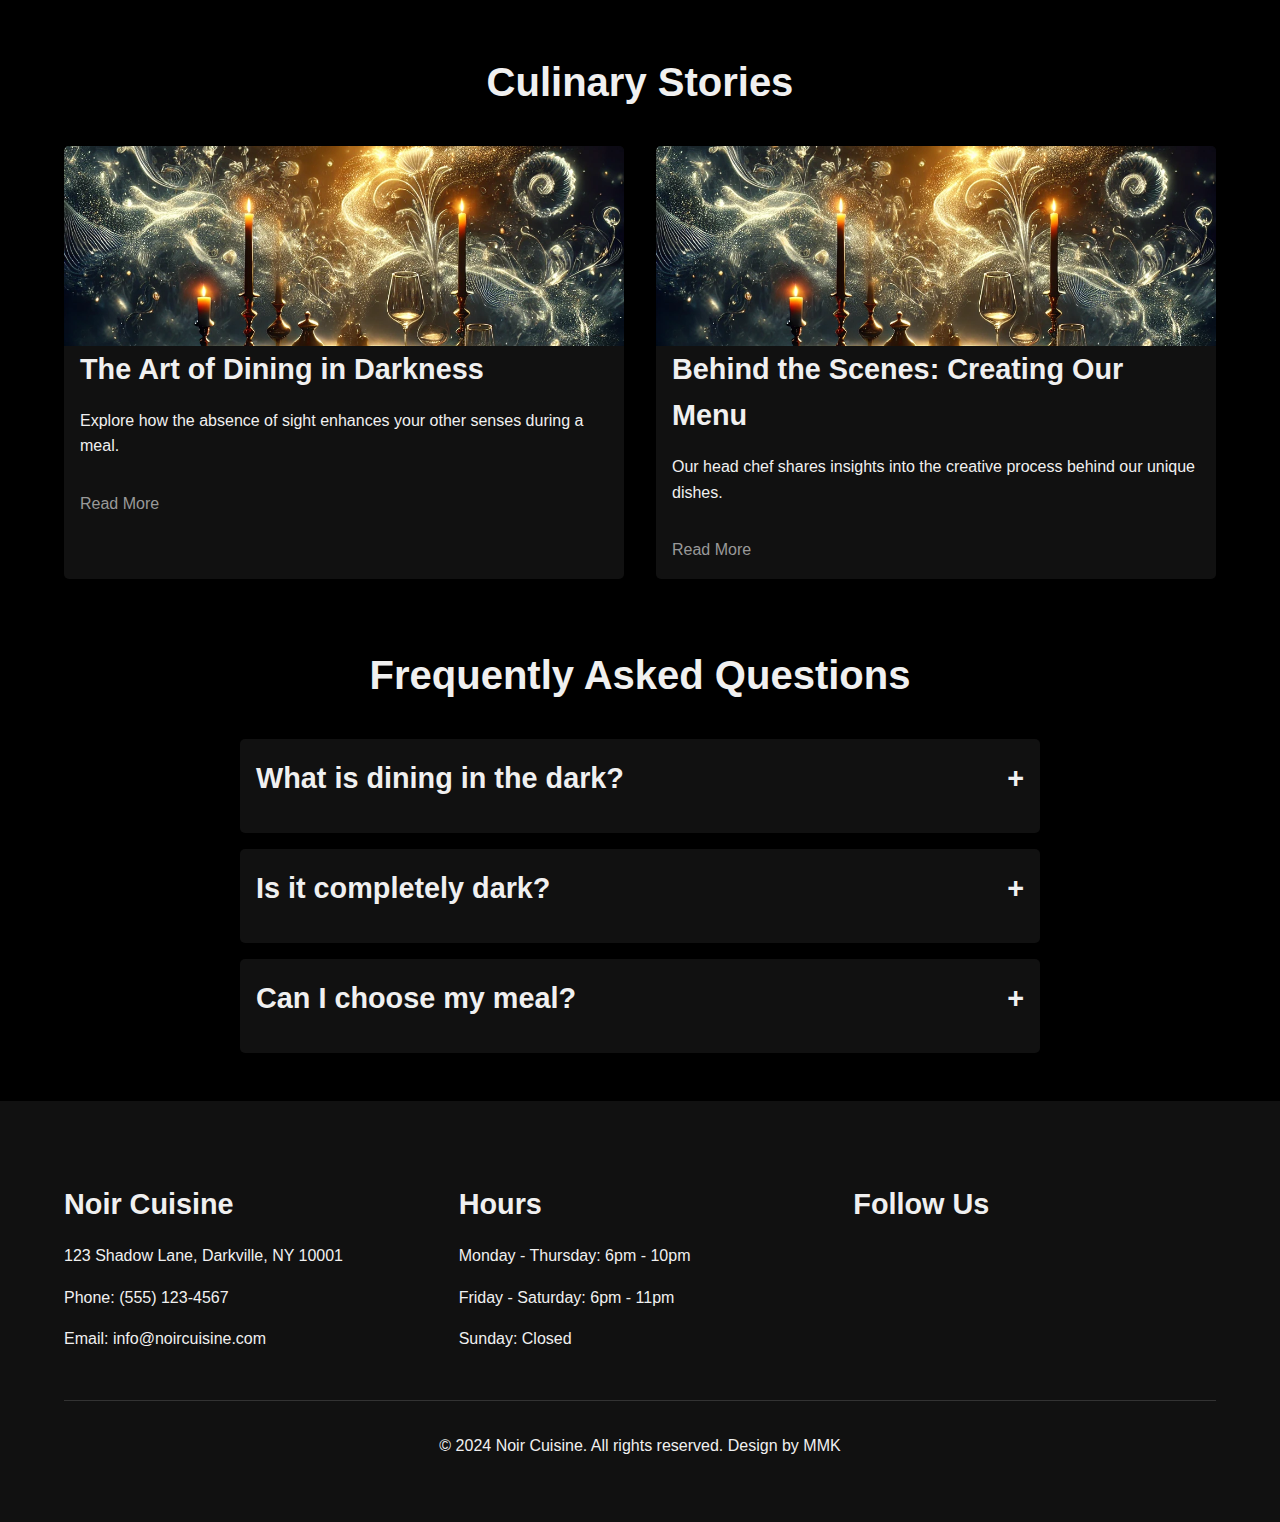
==== commit eac4b278: "fix hamburger menu" ====
--- a/index.html
+++ b/index.html
@@ -17,6 +17,11 @@
     <header>
         <nav id="navbar">
             <div class="logo">Noir Cuisine</div>
+            <div class="hamburger-menu">
+                <div class="bar"></div>
+                <div class="bar"></div>
+                <div class="bar"></div>
+            </div>
             <ul class="nav-links">
                 <li><a href="#home">Home</a></li>
                 <li><a href="#about">About</a></li>
@@ -27,11 +32,6 @@
                 <li><a href="#contact">Contact</a></li>
                 <li><a href="#blog">Blog</a></li>
             </ul>
-            <div class="burger">
-                <div class="line1"></div>
-                <div class="line2"></div>
-                <div class="line3"></div>
-            </div>
         </nav>
     </header>
 
@@ -68,19 +68,14 @@
             <h2>Our Menu</h2>
             <div class="menu-filter">
                 <button class="filter-btn active" data-filter="all">All</button>
-                <!-- <button class="filter-btn" data-filter="bowls">Bowls</button> -->
-                <!-- <button class="filter-btn" data-filter="salads">Salads</button> -->
                 <button class="filter-btn" data-filter="sides">Sides</button>
                 <button class="filter-btn" data-filter="smalls">Smalls</button>
                 <button class="filter-btn" data-filter="specials">Specials</button>
-                <!-- <button class="filter-btn" data-filter="tacos">Tacos</button> -->
             </div>
             <div class="menu-items">
                 <!-- Menu items will be dynamically added here -->
             </div>
         </div>
-        
-        
     </section>
 
     <!-- Chef's Special Section -->
@@ -140,8 +135,8 @@
         </div>
     </section>
 
-    <!-- Testimonials Section -->
-    <section id="testimonials" class="testimonials">
+      <!-- Testimonials Section -->
+      <section id="testimonials" class="testimonials">
         <div class="container">
             <h2>What Our Guests Say</h2>
             <div class="testimonial-slider">
@@ -165,71 +160,31 @@
     <section id="gallery" class="gallery">
         <div class="container">
             <h2>Our Gallery</h2>
-            <!-- <div class="filter-buttons">
-                <button class="filter-btn active" data-filter="all">All</button>
-                <button class="filter-btn" data-filter="interior">Interior</button>
-                <button class="filter-btn" data-filter="kitchen">Kitchen</button>
-                <button class="filter-btn" data-filter="drinks">Drinks</button>
-                <button class="filter-btn" data-filter="food">Food</button>
-            </div> -->
             <div class="gallery-grid">
                 <div class="gallery-item" data-category="interior">
                     <img src="images/gallery-1.jpg" alt="Elegant table setting" loading="lazy">
-                    <!-- <div class="overlay">
-                        <h3>Elegant Dining</h3>
-                        <p>Experience our sophisticated ambiance</p>
-                    </div> -->
                 </div>
                 <div class="gallery-item" data-category="kitchen">
                     <img src="images/gallery-2.jpg" alt="Chef preparing a dish" loading="lazy">
-                    <!-- <div class="overlay">
-                        <h3>Culinary Artistry</h3>
-                        <p>Watch our chefs create masterpieces</p>
-                    </div> -->
                 </div>
                 <div class="gallery-item" data-category="drinks">
                     <img src="images/gallery-3.jpg" alt="Signature cocktail" loading="lazy">
-                    <!-- <div class="overlay">
-                        <h3>Signature Cocktails</h3>
-                        <p>Indulge in our unique drink creations</p>
-                    </div> -->
                 </div>
                 <div class="gallery-item" data-category="food">
                     <img src="images/gallery-4.jpg" alt="Plated dessert" loading="lazy">
-                    <!-- <div class="overlay">
-                        <h3>Sweet Delights</h3>
-                        <p>Savor our exquisite desserts</p>
-                    </div> -->
                 </div>
                 <div class="gallery-item" data-category="food">
                     <img src="images/gallery-5.jpg" alt="Plated dessert" loading="lazy">
-                    <!-- <div class="overlay">
-                        <h3>Sweet Delights</h3>
-                        <p>Savor our exquisite desserts</p>
-                    </div> -->
                 </div>
                 <div class="gallery-item" data-category="food">
                     <img src="images/gallery-6.jpg" alt="Plated dessert" loading="lazy">
-                    <!-- <div class="overlay">
-                        <h3>Sweet Delights</h3>
-                        <p>Savor our exquisite desserts</p>
-                    </div> -->
                 </div>
                 <div class="gallery-item" data-category="food">
                     <img src="images/gallery-7.jpg" alt="Plated dessert" loading="lazy">
-                    <!-- <div class="overlay">
-                        <h3>Sweet Delights</h3>
-                        <p>Savor our exquisite desserts</p>
-                    </div> -->
                 </div>
                 <div class="gallery-item" data-category="food">
                     <img src="images/gallery-8.avif" alt="Plated dessert" loading="lazy">
-                    <!-- <div class="overlay">
-                        <h3>Sweet Delights</h3>
-                        <p>Savor our exquisite desserts</p>
-                    </div> -->
-                </div>
-                <!-- Add more gallery items as needed -->
+                </div>
             </div>
         </div>
         <div id="lightbox" class="lightbox">
@@ -251,7 +206,6 @@
                     <button type="submit">Send Message</button>
                 </form>
                 <div class="map">
-                    <!-- Replace with actual map embed code -->
                     <iframe src="https://www.google.com/maps/embed?pb=!1m18!1m12!1m3!1d3022.1422937950147!2d-73.98731968459391!3d40.74844197932681!2m3!1f0!2f0!3f0!3m2!1i1024!2i768!4f13.1!3m3!1m2!1s0x89c259a9b3117469%3A0xd134e199a405a163!2sEmpire%20State%20Building!5e0!3m2!1sen!2sus!4v1628614993851!5m2!1sen!2sus" width="100%" height="100%" style="border:0;" allowfullscreen="" loading="lazy"></iframe>
                 </div>
             </div>
@@ -332,9 +286,10 @@
                 </div>
             </div>
             <div class="footer-bottom">
-                <p>&copy; 2023 Noir Cuisine. All rights reserved.</p>
+                <p>&copy; 2024 Noir Cuisine. All rights reserved. Design by MMK</p>
             </div>
         </div>
     </footer>
 </body>
-</html>+</html>
+
--- a/style.css
+++ b/style.css
@@ -113,17 +113,60 @@
     color: #999;
 }
 
-.burger {
+/* Hamburger Menu Styles */
+.hamburger-menu {
     display: none;
+    flex-direction: column;
     cursor: pointer;
-}
-
-.burger.burger div {
+    padding: 10px;
+}
+
+.bar {
     width: 25px;
     height: 3px;
     background-color: #f0f0f0;
-    margin: 5px;
-    transition: all 0.3s ease;
+    margin: 3px 0;
+    transition: 0.4s;
+}
+
+/* Media query for mobile devices */
+@media screen and (max-width: 768px) {
+    .hamburger-menu {
+        display: flex;
+    }
+
+    .nav-links {
+        display: none;
+        flex-direction: column;
+        position: absolute;
+        text-align: center;
+        top: 60px;
+        left: 0;
+        width: 100%;
+        background-color: rgba(0, 0, 0, 0.9);
+        padding: 20px 0;
+    }
+
+    .nav-links.active {
+        display: flex;
+    }
+
+    .nav-links li {
+        margin: 10px 0;
+    }
+
+    /* Animation for hamburger menu */
+    .hamburger-menu.active .bar:nth-child(1) {
+        transform: rotate(-45deg) translate(-5px, 6px);
+    }
+
+    .hamburger-menu.active .bar:nth-child(2) {
+        opacity: 0;
+    }
+
+    .hamburger-menu.active .bar:nth-child(3) {
+        transform: rotate(45deg) translate(-5px, -6px);
+    }
 }
 
 /* Hero Section */
@@ -657,40 +700,7 @@
 /* Responsive Design */
 @media screen and (max-width: 768px) {
     .nav-links {
-        position: absolute;
-        right: 0px;
-        height: 92vh;
-        top: 8vh;
-        background-color: rgba(0, 0, 0, 0.9);
-        display: flex;
-        flex-direction: column;
-        align-items: center;
-        width: 50%;
-        transform: translateX(100%);
-        transition: transform 0.5s ease-in;
-    }
-
-    .nav-links li {
-        opacity: 0;
-    }
-
-    .burger {
-        display: block;
-    }
-
-    .nav-active {
-        transform: translateX(0%);
-    }
-
-    @keyframes navLinkFade {
-        from {
-            opacity: 0;
-            transform: translateX(50px);
-        }
-        to {
-            opacity: 1;
-            transform: translateX(0px);
-        }
+        display: none;
     }
 
     .about-grid,
@@ -823,4 +833,5 @@
         animation: none !important;
         transition: none !important;
     }
-}+}
+
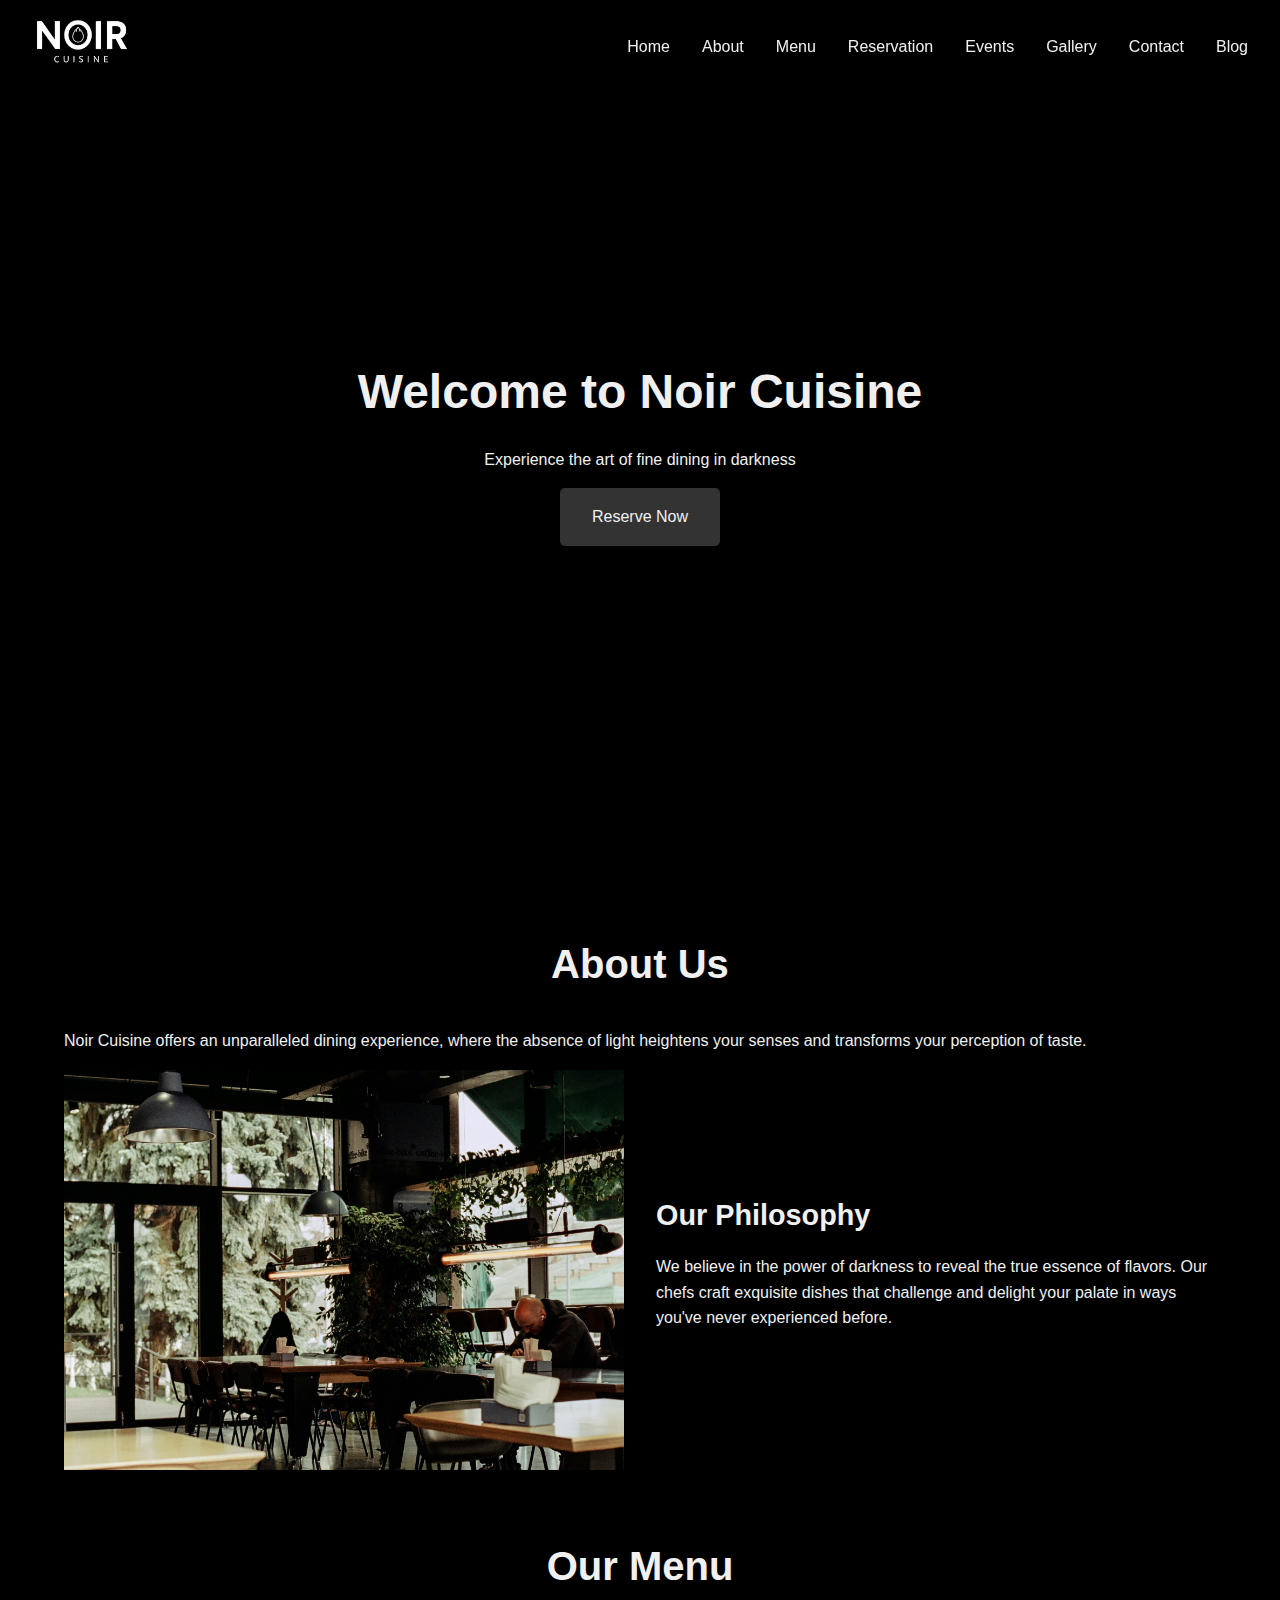
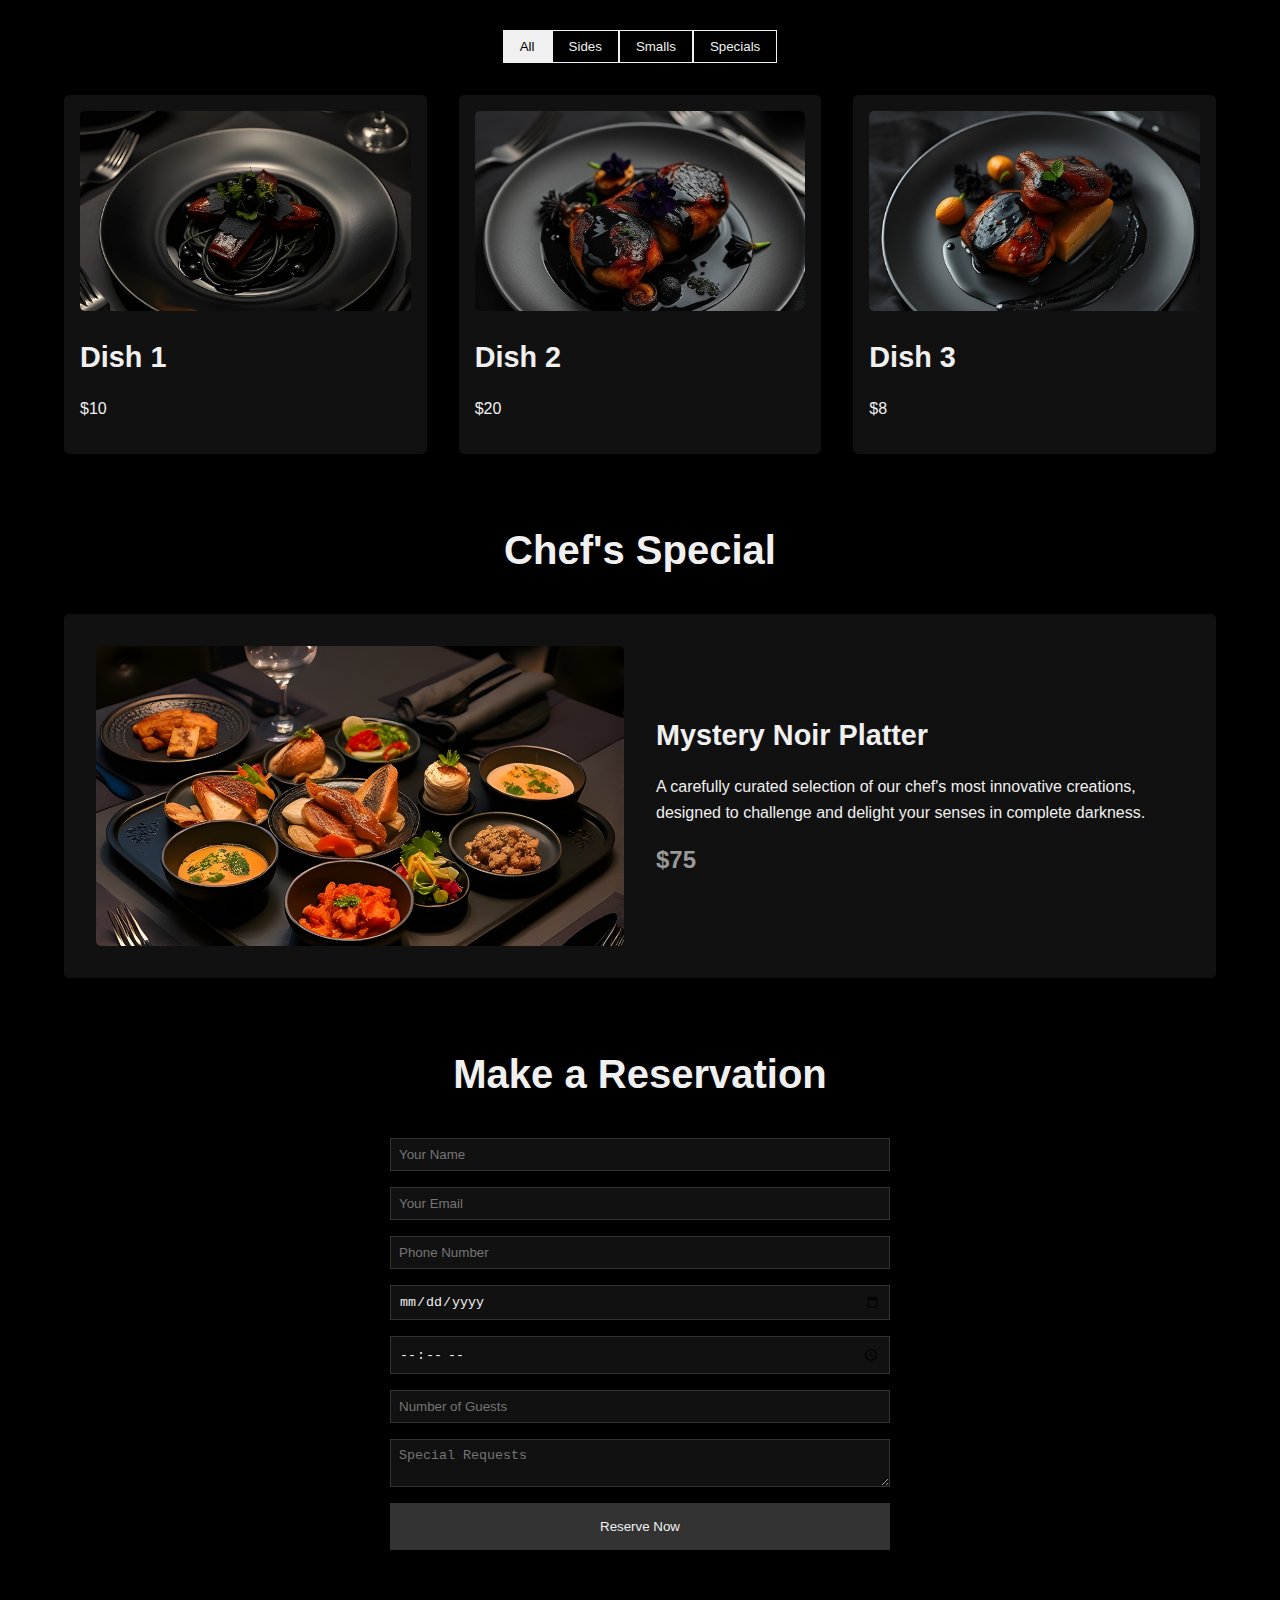
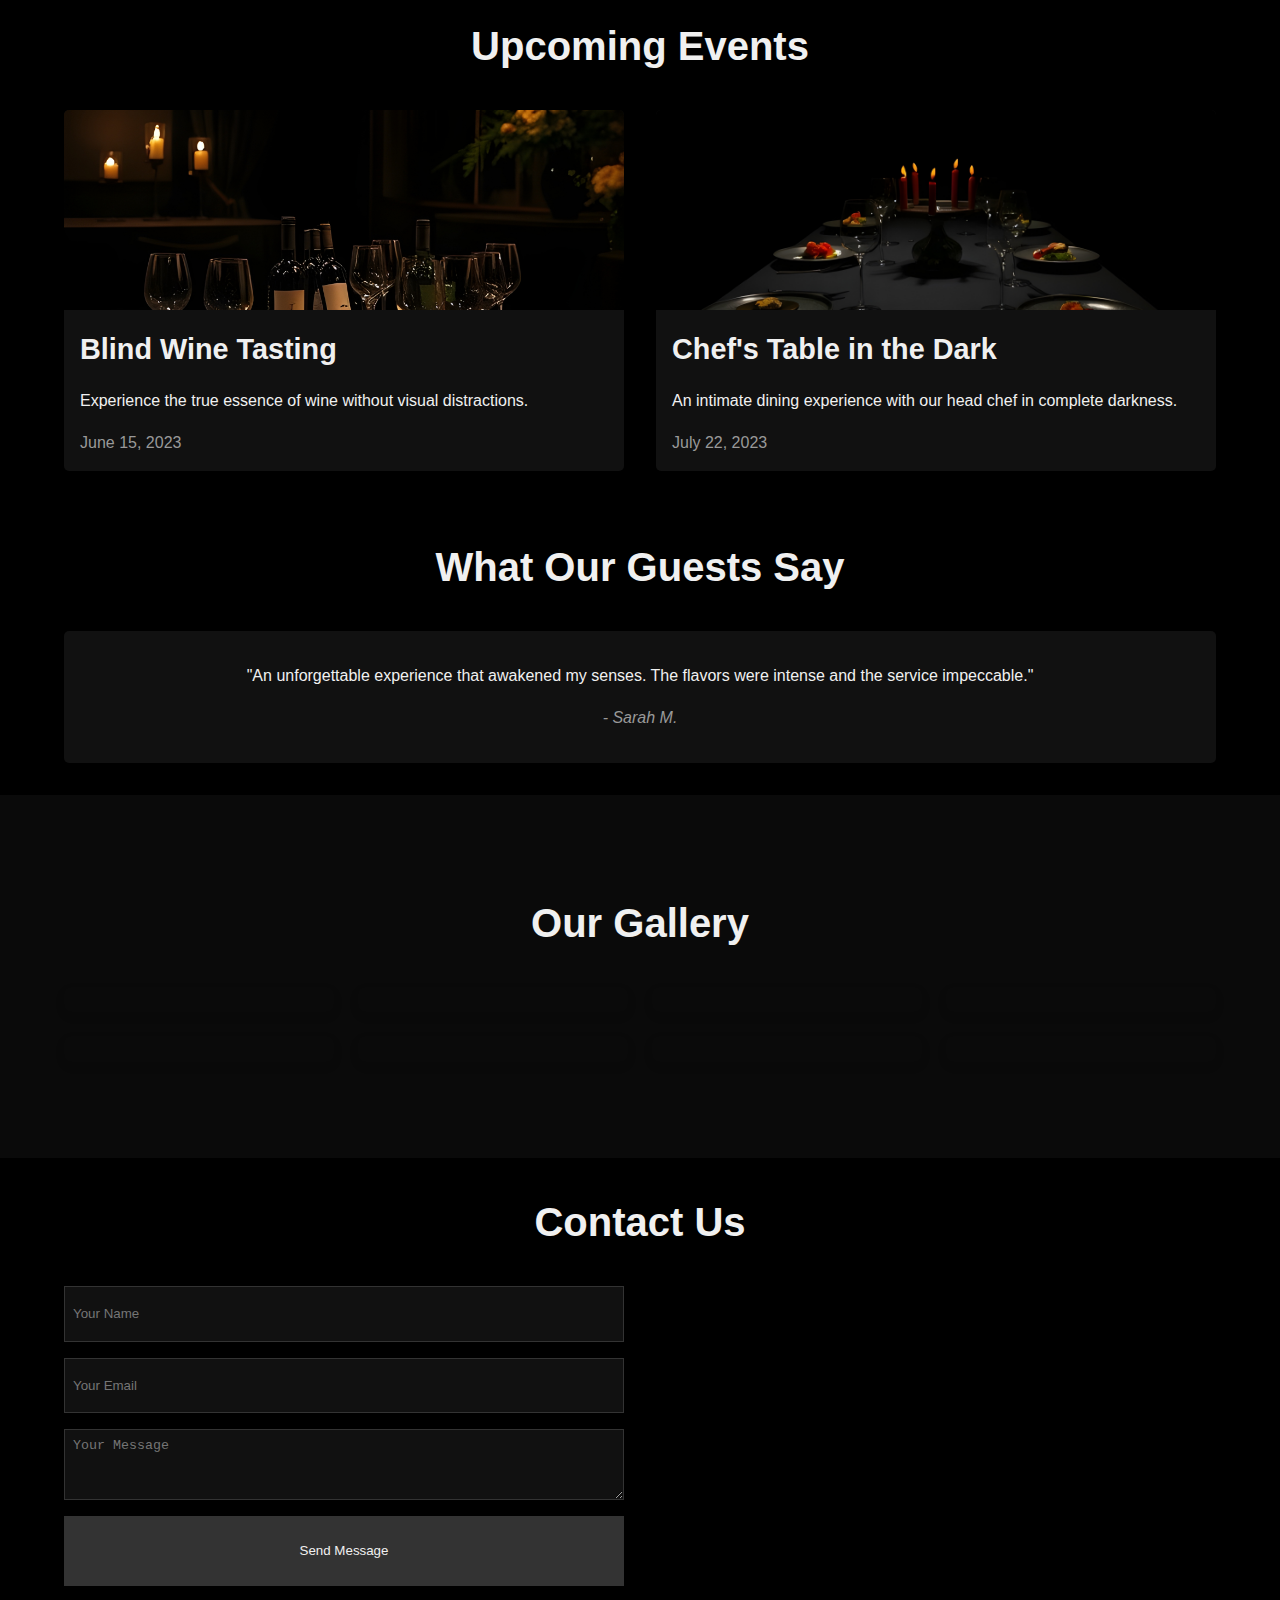
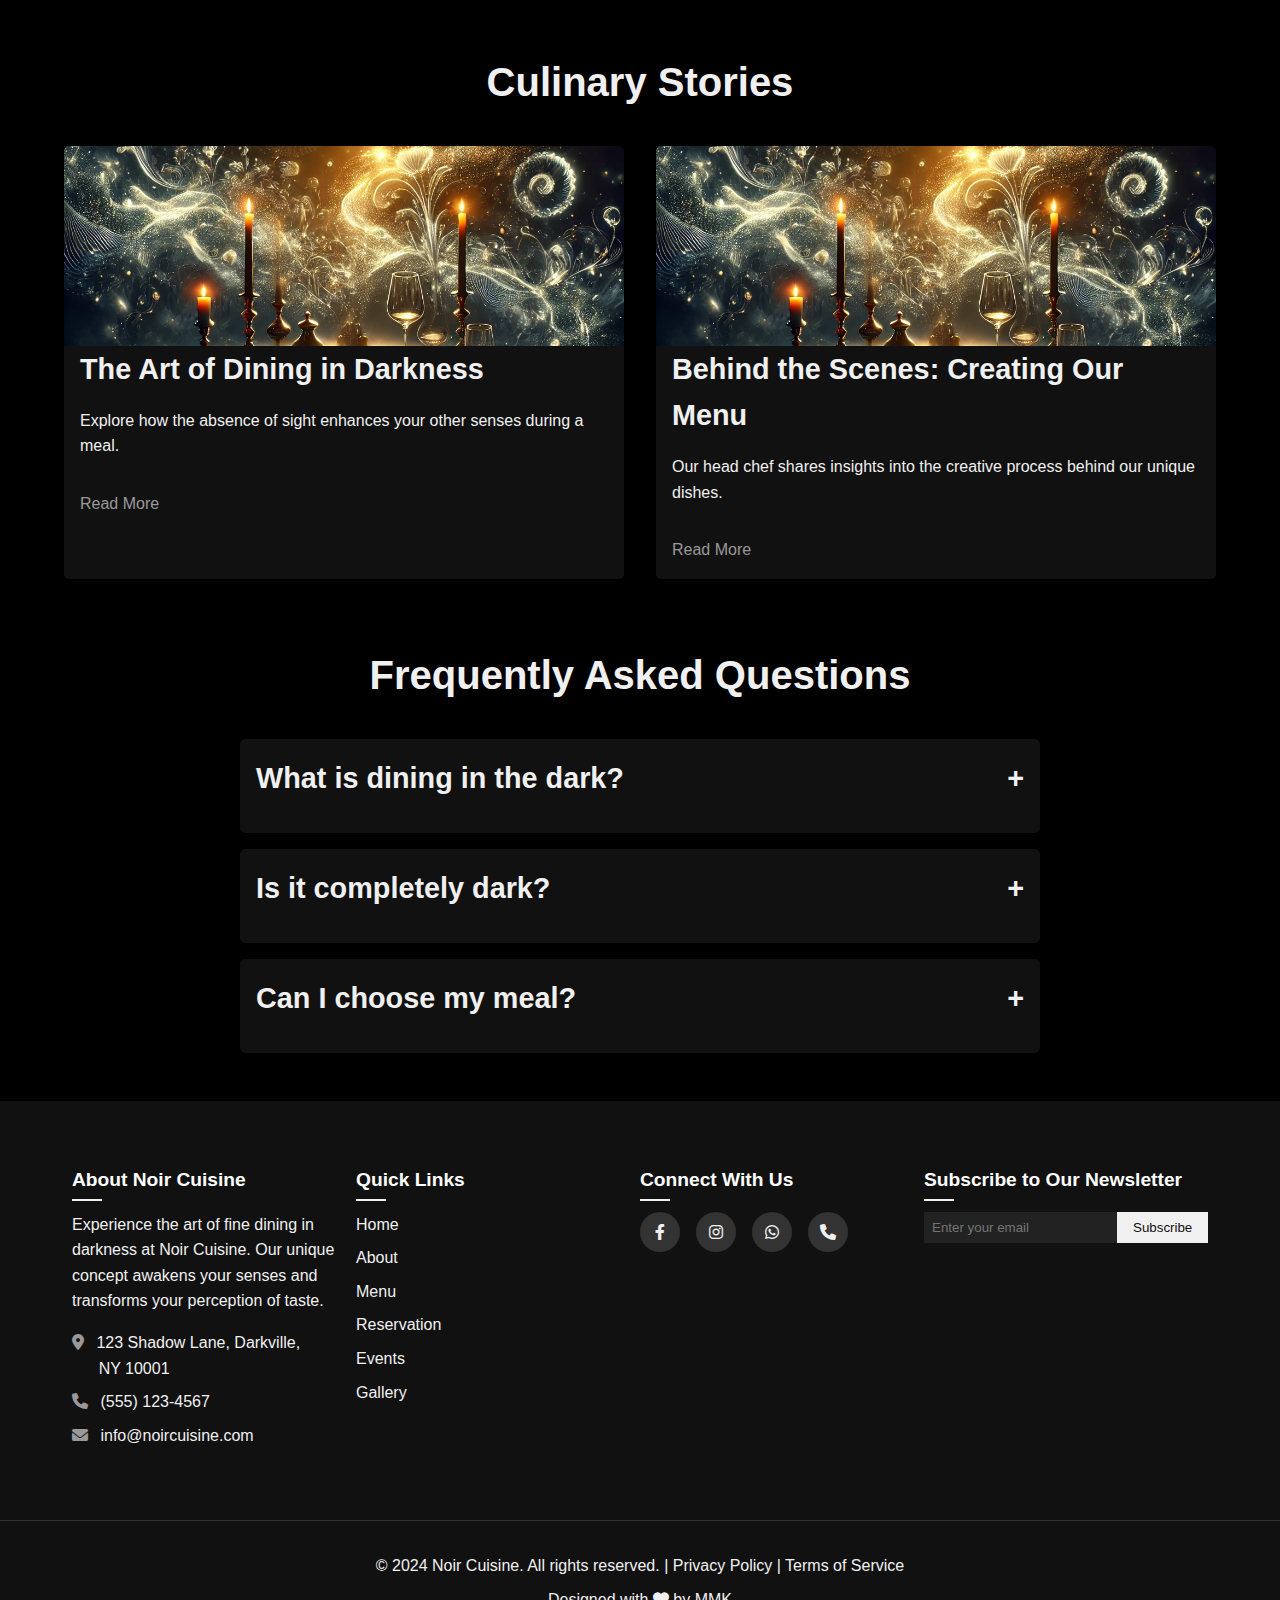
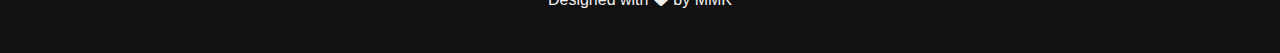
==== commit 736cd4c7: "finished" ====
--- a/index.html
+++ b/index.html
@@ -4,7 +4,9 @@
     <meta charset="UTF-8">
     <meta name="viewport" content="width=device-width, initial-scale=1.0">
     <title>Noir Cuisine - Sophisticated Dining Experience</title>
+    <link rel="icon" href="./images/noir cuisine logo-rounded.webp" type="image/x-icon">
     <link rel="stylesheet" href="style.css">
+    <link rel="stylesheet" href="https://cdnjs.cloudflare.com/ajax/libs/font-awesome/6.0.0-beta3/css/all.min.css">
     <script src="script.js" defer></script>
 </head>
 <body>
@@ -16,7 +18,11 @@
     <!-- Header and Navigation -->
     <header>
         <nav id="navbar">
-            <div class="logo">Noir Cuisine</div>
+            <div class="logo">
+                <a href="#home">
+                    <img src="./images/noir cuisine logo-bgremoved-cropped.png" alt="Noir Cuisine Logo">
+                </a>
+            </div>
             <div class="hamburger-menu">
                 <div class="bar"></div>
                 <div class="bar"></div>
@@ -38,7 +44,7 @@
     <!-- Hero Section -->
     <section id="home" class="hero">
         <video autoplay muted loop id="hero-video">
-            <source src="./video/Untitled video - Made with Clipchamp.mp4" type="video/mp4">
+            <source src="./video/banner-video-1.mp4" type="video/mp4">
         </video>
         <div class="hero-content">
             <h1>Welcome to Noir Cuisine</h1>
@@ -261,35 +267,50 @@
     </section>
 
     <!-- Footer -->
-    <footer>
-        <div class="container">
-            <div class="footer-grid">
-                <div class="footer-info">
-                    <h3>Noir Cuisine</h3>
-                    <p>123 Shadow Lane, Darkville, NY 10001</p>
-                    <p>Phone: (555) 123-4567</p>
-                    <p>Email: info@noircuisine.com</p>
-                </div>
-                <div class="footer-hours">
-                    <h3>Hours</h3>
-                    <p>Monday - Thursday: 6pm - 10pm</p>
-                    <p>Friday - Saturday: 6pm - 11pm</p>
-                    <p>Sunday: Closed</p>
-                </div>
-                <div class="footer-social">
-                    <h3>Follow Us</h3>
-                    <div class="social-icons">
-                        <a href="#" class="social-icon" aria-label="Facebook"><i class="fab fa-facebook-f"></i></a>
-                        <a href="#" class="social-icon" aria-label="Instagram"><i class="fab fa-instagram"></i></a>
-                        <a href="#" class="social-icon" aria-label="Twitter"><i class="fab fa-twitter"></i></a>
-                    </div>
-                </div>
-            </div>
-            <div class="footer-bottom">
-                <p>&copy; 2024 Noir Cuisine. All rights reserved. Design by MMK</p>
-            </div>
-        </div>
-    </footer>
+    <footer class="site-footer">
+        <div class="footer-content">
+          <div class="footer-section about">
+            <h3>About Noir Cuisine</h3>
+            <p>Experience the art of fine dining in darkness at Noir Cuisine. Our unique concept awakens your senses and transforms your perception of taste.</p>
+            <div class="contact-info">
+              <span><i class="fas fa-map-marker-alt"></i> 123 Shadow Lane, Darkville, <br>&nbsp;&nbsp;&nbsp;&nbsp;&nbsp; NY 10001</span>
+              <span><i class="fas fa-phone"></i> (555) 123-4567</span>
+              <span><i class="fas fa-envelope"></i> info@noircuisine.com</span>
+            </div>
+          </div>
+          <div class="footer-section links">
+            <h3>Quick Links</h3>
+            <ul>
+              <li><a href="#home">Home</a></li>
+              <li><a href="#about">About</a></li>
+              <li><a href="#menu">Menu</a></li>
+              <li><a href="#reservation">Reservation</a></li>
+              <li><a href="#events">Events</a></li>
+              <li><a href="#gallery">Gallery</a></li>
+            </ul>
+          </div>
+          <div class="footer-section social">
+            <h3>Connect With Us</h3>
+            <div class="social-icons">
+              <a href="https://facebook.com" target="_blank" rel="noopener noreferrer"><i class="fab fa-facebook-f"></i></a>
+              <a href="https://instagram.com/mmk_websites/" target="_blank" rel="noopener noreferrer"><i class="fab fa-instagram"></i></a>
+              <a href="https://wa.me/917356928611" target="_blank" rel="noopener noreferrer"><i class="fa-brands fa-whatsapp"></i></a>
+              <a href="tel:+917356928611" target="_blank" rel="noopener noreferrer"><i class="fa-solid fa-phone"></i></a>
+            </div>
+          </div>
+          <div class="footer-section newsletter">
+            <h3>Subscribe to Our Newsletter</h3>
+            <form id="newsletter-form">
+              <input type="email" placeholder="Enter your email" required>
+              <button type="submit">Subscribe</button>
+            </form>
+          </div>
+        </div>
+        <div class="footer-bottom">
+          <p>&copy; 2024 Noir Cuisine. All rights reserved. | <a href="#" id="privacy-policy">Privacy Policy</a> | <a href="#" id="terms-of-service">Terms of Service</a></p>
+          <p>Designed with <i class="fas fa-heart"></i> by <a href="https://mmkwebsites.onrender.com" target="_blank" rel="noopener noreferrer">MMK</a></p>
+        </div>
+      </footer>
 </body>
 </html>
 
--- a/style.css
+++ b/style.css
@@ -93,6 +93,10 @@
     font-size: 1.5rem;
     font-weight: 700;
 }
+.logo img{
+    width: 100px;
+    height: 50px;
+}
 
 .nav-links {
     display: flex;
@@ -131,6 +135,35 @@
 
 /* Media query for mobile devices */
 @media screen and (max-width: 768px) {
+
+    h1, h2, h3 {
+        font-weight: 700;
+        margin-bottom: .5rem;
+    }
+    
+    h1 {
+        font-size: 1.5rem;
+    }
+    
+    h2 {
+        font-size: 1.25rem;
+        text-align: center;
+        margin-bottom: 1rem;
+    }
+    
+    h3 {
+        font-size: .9rem;
+    }
+    
+    p {
+        margin-bottom: .5rem;
+    }
+
+    .logo img{
+        width: 75px;
+        height: 40px;
+    }
+
     .hamburger-menu {
         display: flex;
     }
@@ -140,7 +173,7 @@
         flex-direction: column;
         position: absolute;
         text-align: center;
-        top: 60px;
+        top: 83px;
         left: 0;
         width: 100%;
         background-color: rgba(0, 0, 0, 0.9);
@@ -664,38 +697,174 @@
 }
 
 /* Footer */
-footer {
+.site-footer {
     background-color: #111;
-    padding: 3rem 0 1rem;
-}
-
-.footer-grid {
-    display: grid;
-    grid-template-columns: repeat(auto-fit, minmax(200px, 1fr));
-    gap: 2rem;
+    color: #f0f0f0;
+    padding: 4rem 0 2rem;
+    font-family: 'Arial', sans-serif;
+  }
+
+  .footer-content {
+    display: flex;
+    flex-wrap: wrap;
+    justify-content: space-between;
+    max-width: 1200px;
+    margin: 0 auto;
+    padding: 0 2rem;
+  }
+
+  .footer-section {
+    flex: 1;
     margin-bottom: 2rem;
-}
-
-.social-icons {
+    min-width: 200px;
+  }
+
+  .footer-section h3 {
+    color: #fff;
+    font-size: 1.2rem;
+    margin-bottom: 1rem;
+    position: relative;
+  }
+
+  .footer-section h3::after {
+    content: '';
+    position: absolute;
+    left: 0;
+    bottom: -5px;
+    width: 30px;
+    height: 2px;
+    background-color: #f0f0f0;
+  }
+
+  .about p {
+    line-height: 1.6;
+    margin-bottom: 1rem;
+  }
+
+  .contact-info span {
+    display: block;
+    margin-bottom: 0.5rem;
+  }
+
+  .contact-info i {
+    margin-right: 0.5rem;
+    color: #999;
+  }
+
+  .links ul {
+    list-style: none;
+    padding: 0;
+  }
+
+  .links ul li {
+    margin-bottom: 0.5rem;
+  }
+
+  .links ul li a {
+    color: #f0f0f0;
+    text-decoration: none;
+    transition: color 0.3s ease;
+  }
+
+  .links ul li a:hover {
+    color: #fff;
+  }
+
+  .social-icons {
     display: flex;
     gap: 1rem;
-}
-
-.social-icon {
-    color: #f0f0f0;
-    font-size: 1.5rem;
-    transition: color 0.3s ease;
-}
-
-.social-icon:hover {
-    color: #999;
-}
-
-.footer-bottom {
+  }
+
+  .social-icons a {
+    display: inline-flex;
+    align-items: center;
+    justify-content: center;
+    width: 40px;
+    height: 40px;
+    background-color: #333;
+    color: #f0f0f0;
+    border-radius: 50%;
+    text-decoration: none;
+    transition: all 0.3s ease;
+  }
+
+  .social-icons a:hover {
+    background-color: #f0f0f0;
+    color: #111;
+    transform: translateY(-3px);
+  }
+
+  .newsletter form {
+    display: flex;
+  }
+
+  .newsletter input[type="email"] {
+    flex-grow: 1;
+    padding: 0.5rem;
+    border: none;
+    background-color: #222;
+    color: #f0f0f0;
+  }
+
+  .newsletter button {
+    padding: 0.5rem 1rem;
+    border: none;
+    background-color: #f0f0f0;
+    color: #111;
+    cursor: pointer;
+    transition: background-color 0.3s ease;
+  }
+
+  .newsletter button:hover {
+    background-color: #fff;
+  }
+
+  .footer-bottom {
     text-align: center;
+    margin-top: 2rem;
     padding-top: 2rem;
     border-top: 1px solid #333;
-}
+  }
+
+  .footer-bottom p {
+    margin-bottom: 0.5rem;
+  }
+
+  .footer-bottom a {
+    color: #f0f0f0;
+    text-decoration: none;
+    transition: color 0.3s ease;
+  }
+
+  .footer-bottom a:hover {
+    color: #fff;
+  }
+
+  @media (max-width: 768px) {
+    .footer-content {
+      flex-direction: column;
+    }
+
+    .footer-section {
+      margin-bottom: 2rem;
+    }
+      .footer-section h3 {
+    color: #fff;
+    font-size: 1rem;
+    margin-bottom: .8rem;
+    position: relative;
+  }
+
+  .footer-section h3::after {
+    content: '';
+    position: absolute;
+    left: 0;
+    bottom: -5px;
+    width: 30px;
+    height: 2px;
+    background-color: #f0f0f0;
+  }
+  }
 
 /* Responsive Design */
 @media screen and (max-width: 768px) {
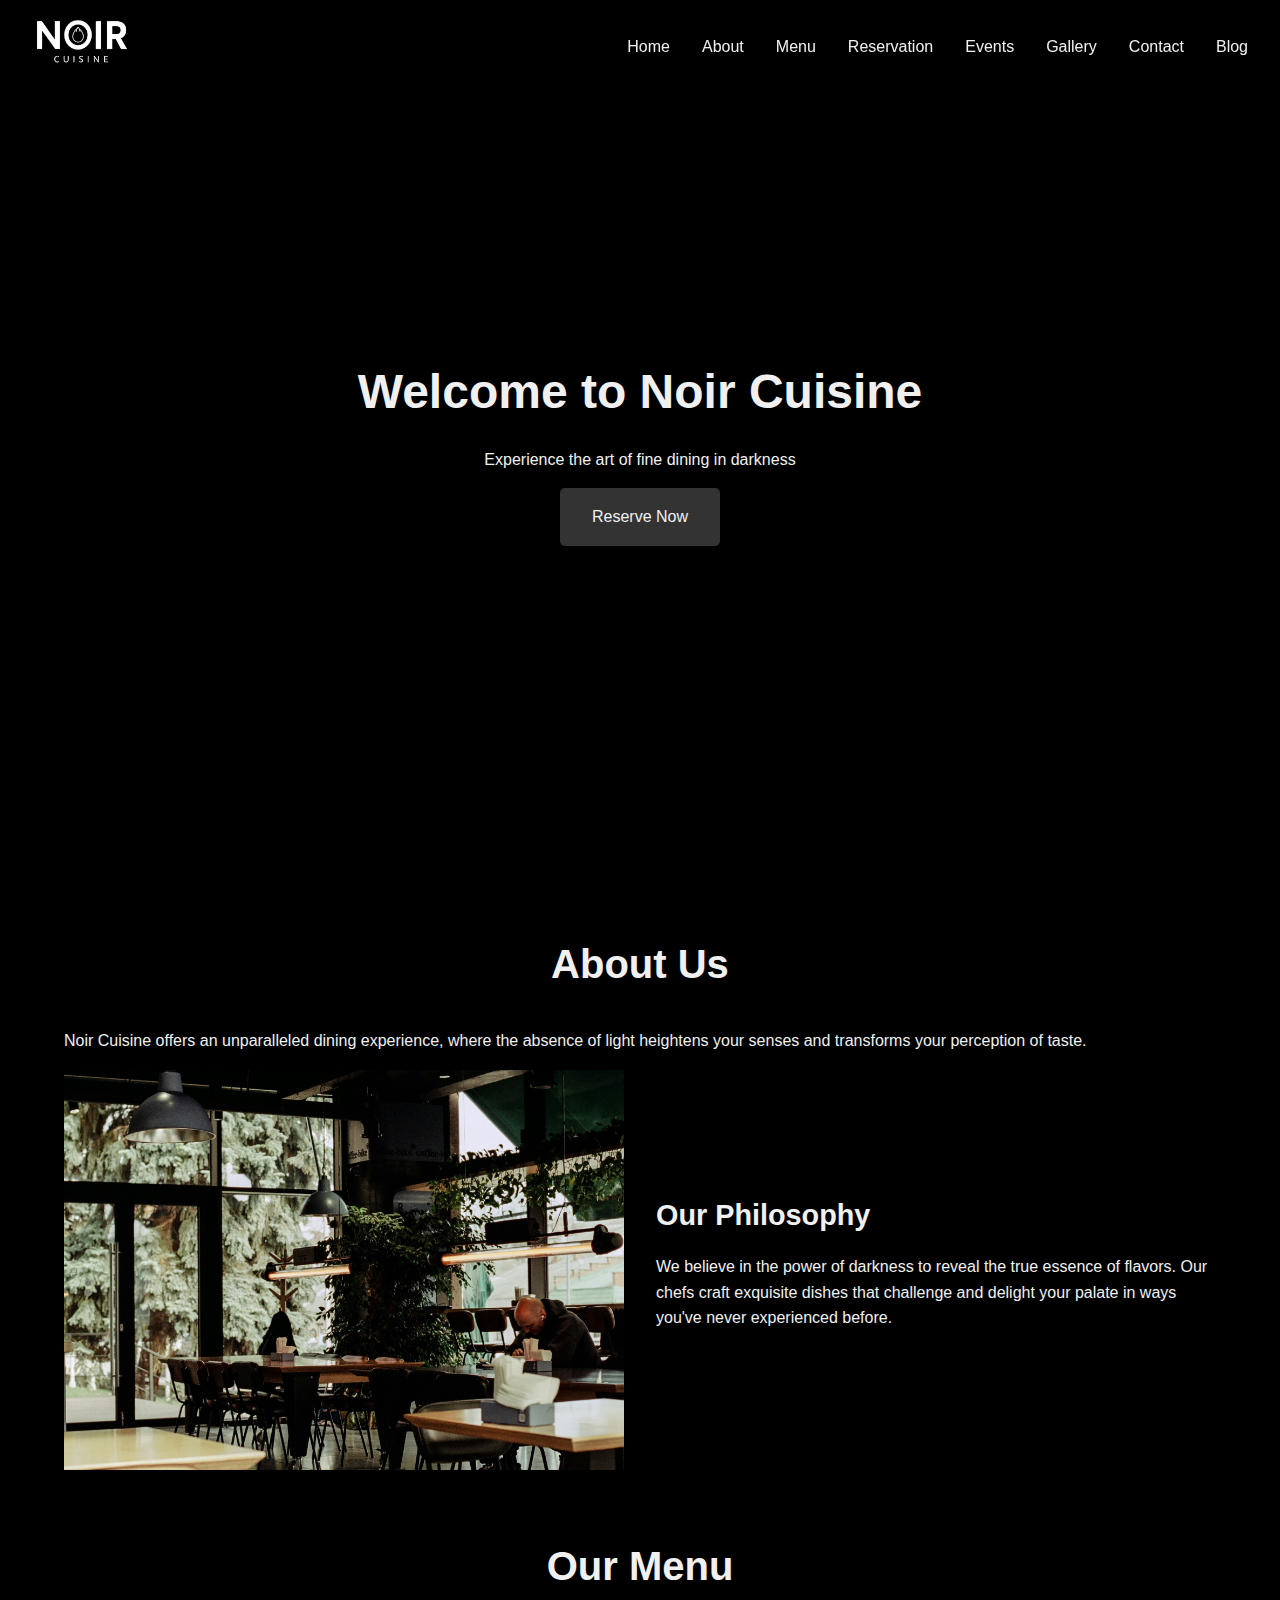
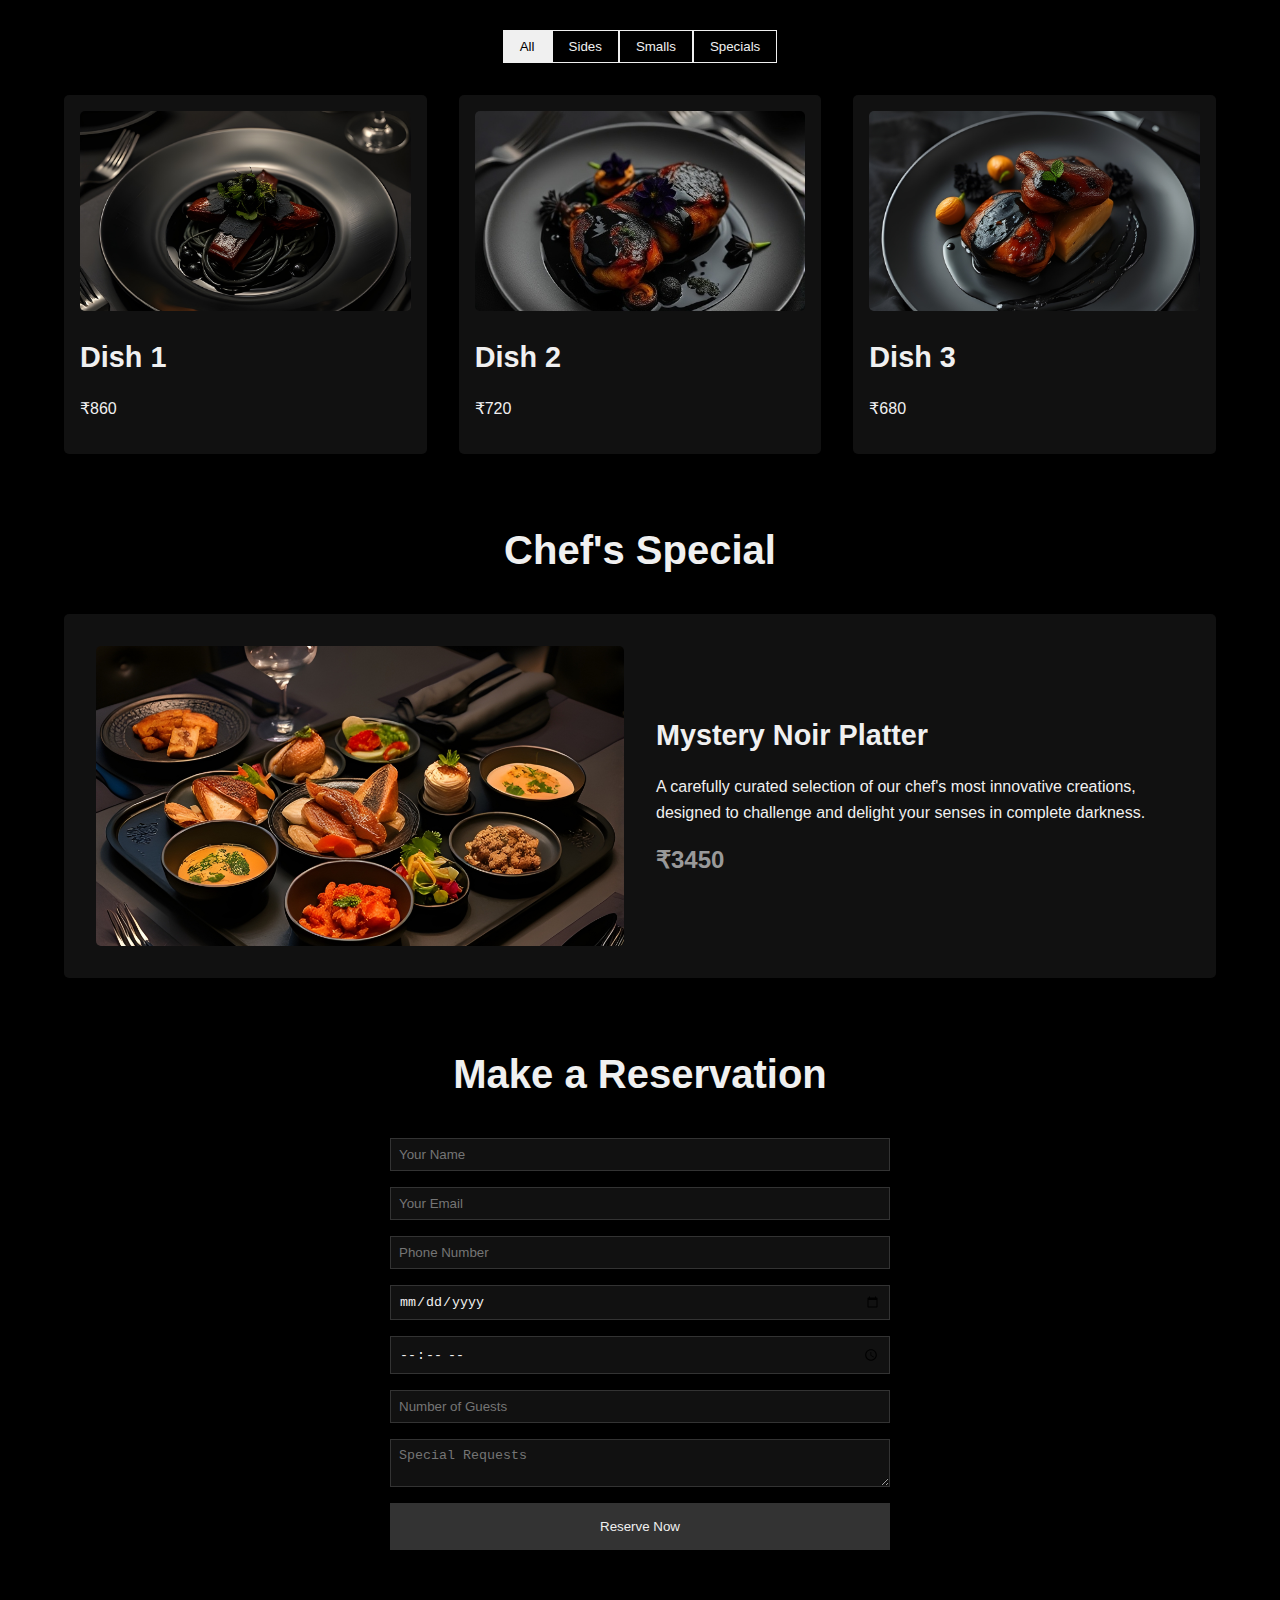
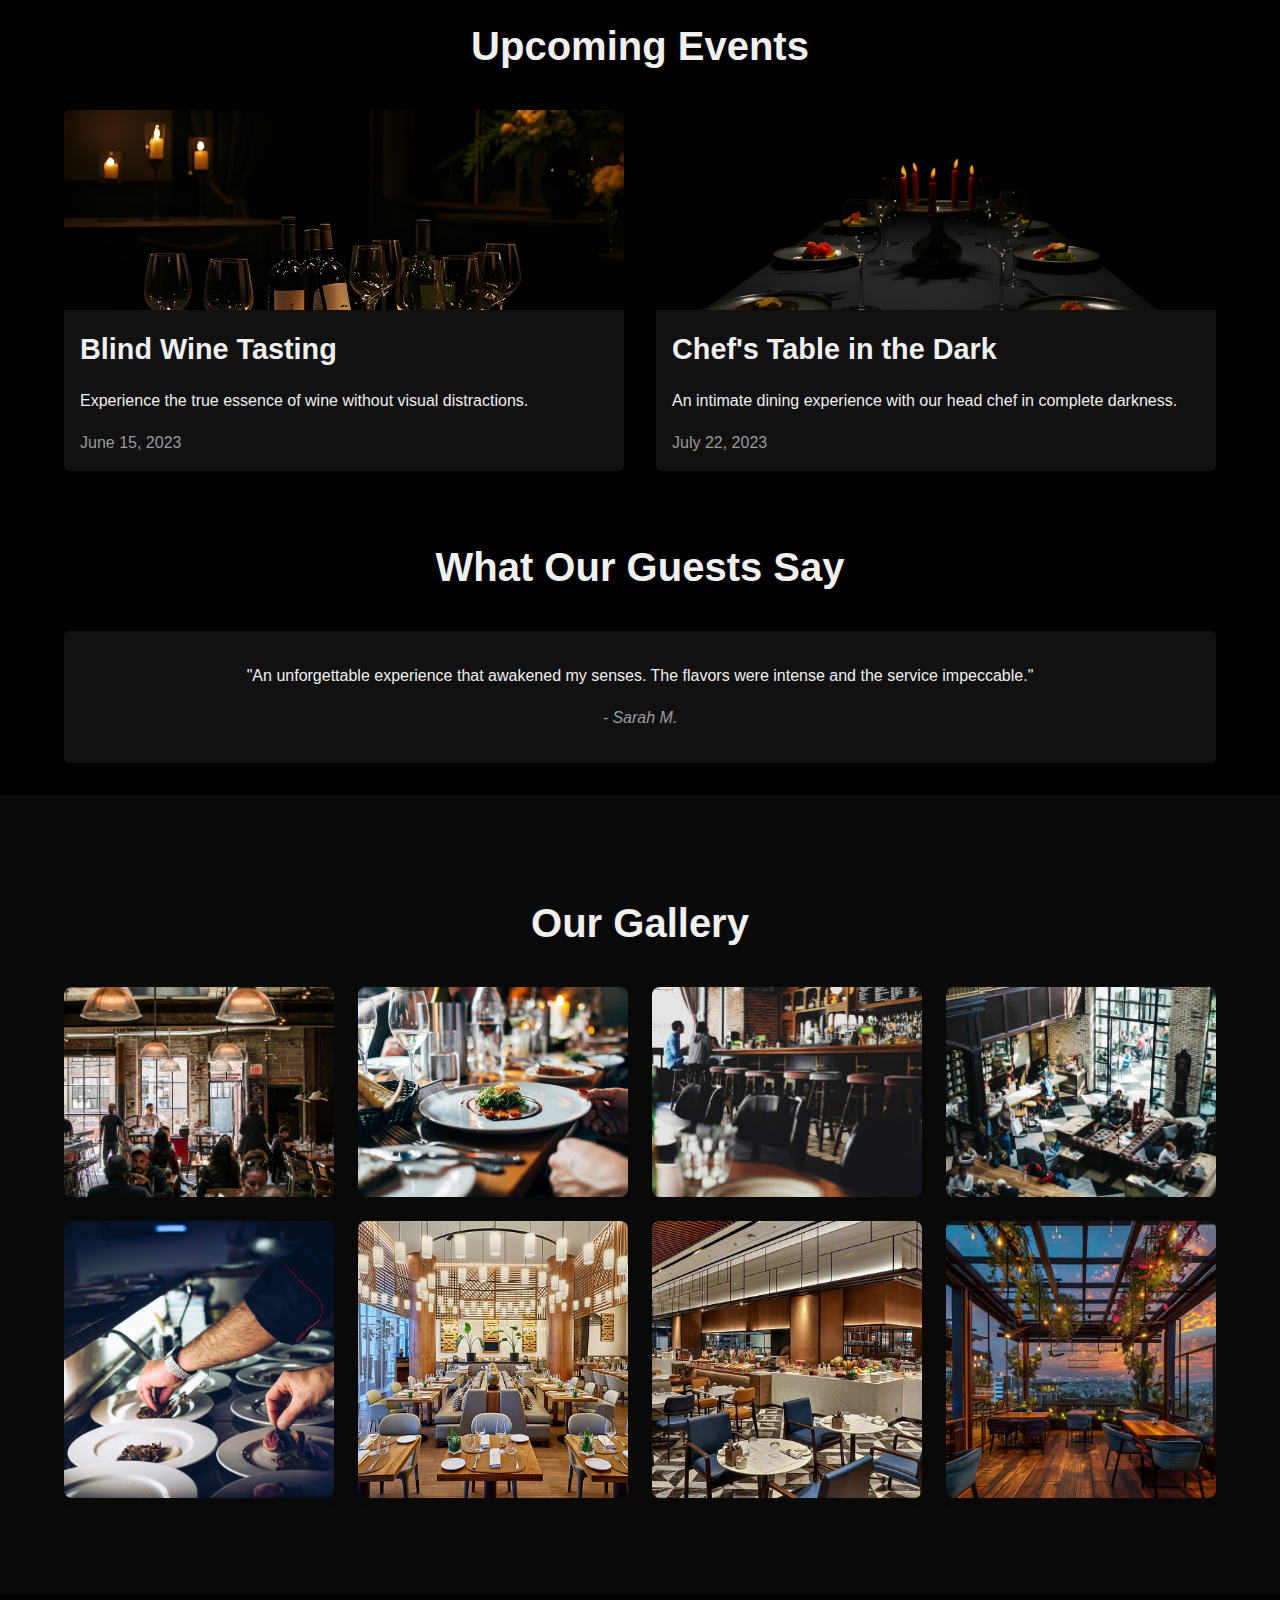
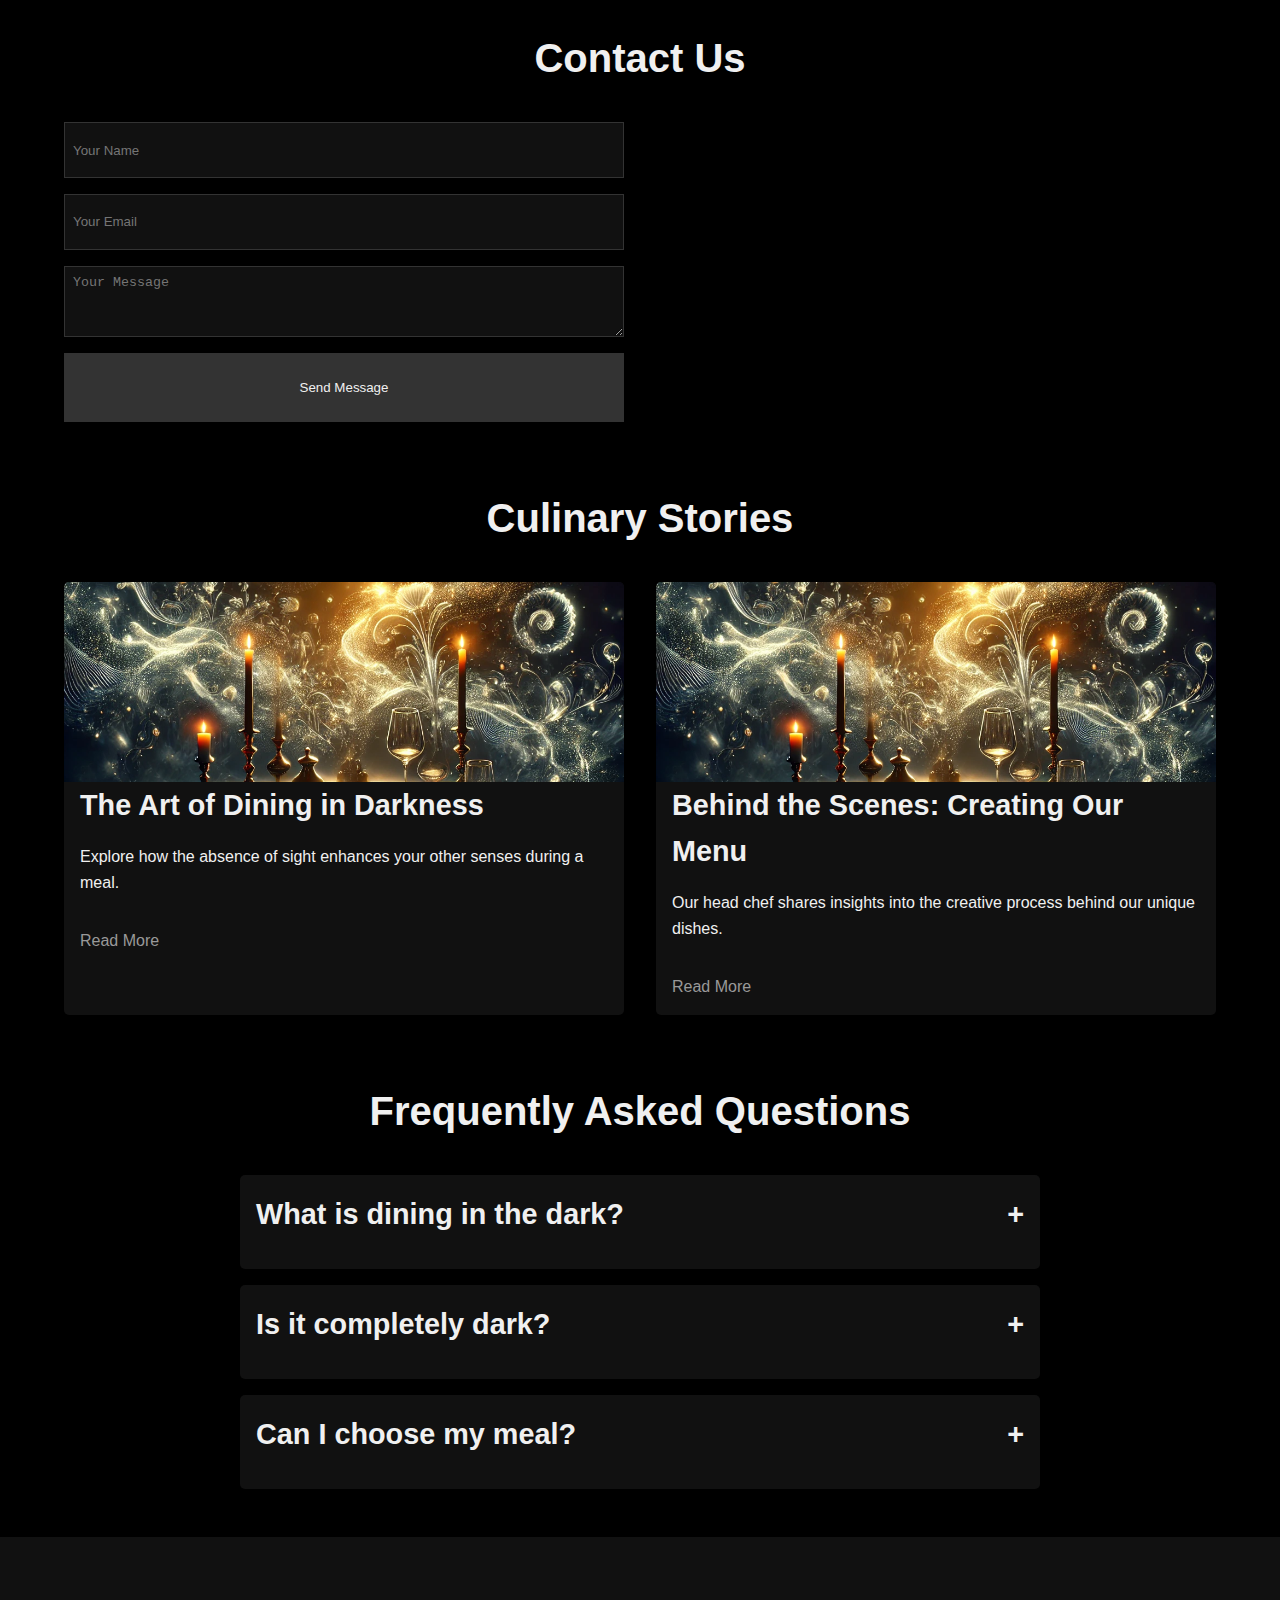
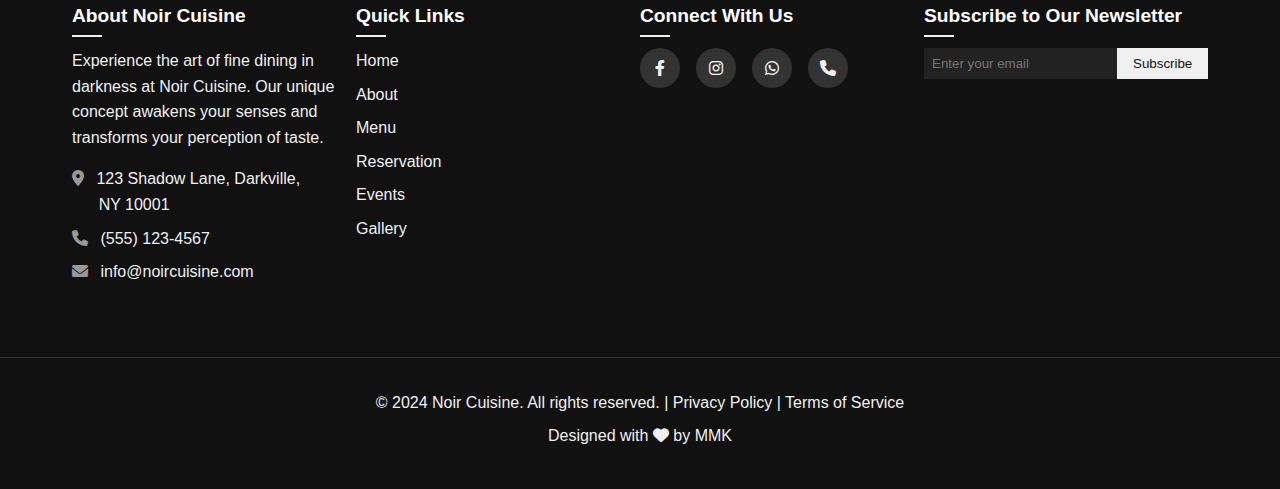
==== commit 85b77a26: "add ₹ insead of $" ====
--- a/index.html
+++ b/index.html
@@ -93,7 +93,7 @@
                 <div class="dish-details">
                     <h3>Mystery Noir Platter</h3>
                     <p>A carefully curated selection of our chef's most innovative creations, designed to challenge and delight your senses in complete darkness.</p>
-                    <span class="price">$75</span>
+                    <span class="price">₹3450</span>
                 </div>
             </div>
         </div>
@@ -212,7 +212,7 @@
                     <button type="submit">Send Message</button>
                 </form>
                 <div class="map">
-                    <iframe src="https://www.google.com/maps/embed?pb=!1m18!1m12!1m3!1d3022.1422937950147!2d-73.98731968459391!3d40.74844197932681!2m3!1f0!2f0!3f0!3m2!1i1024!2i768!4f13.1!3m3!1m2!1s0x89c259a9b3117469%3A0xd134e199a405a163!2sEmpire%20State%20Building!5e0!3m2!1sen!2sus!4v1628614993851!5m2!1sen!2sus" width="100%" height="100%" style="border:0;" allowfullscreen="" loading="lazy"></iframe>
+                    <iframe src="https://www.google.com/maps/embed?pb=!1m18!1m12!1m3!1d3760464.0730417734!2d73.55127536943573!3d10.674413621045888!2m3!1f0!2f0!3f0!3m2!1i1024!2i768!4f13.1!3m3!1m2!1s0x3b0812ffd49cf55b%3A0x64bd90fbed387c99!2sKerala!5e0!3m2!1sen!2sin!4v1736326140732!5m2!1sen!2sin" width="100%" height="100%" style="border:0;" allowfullscreen="" loading="lazy"></iframe>
                 </div>
             </div>
         </div>
